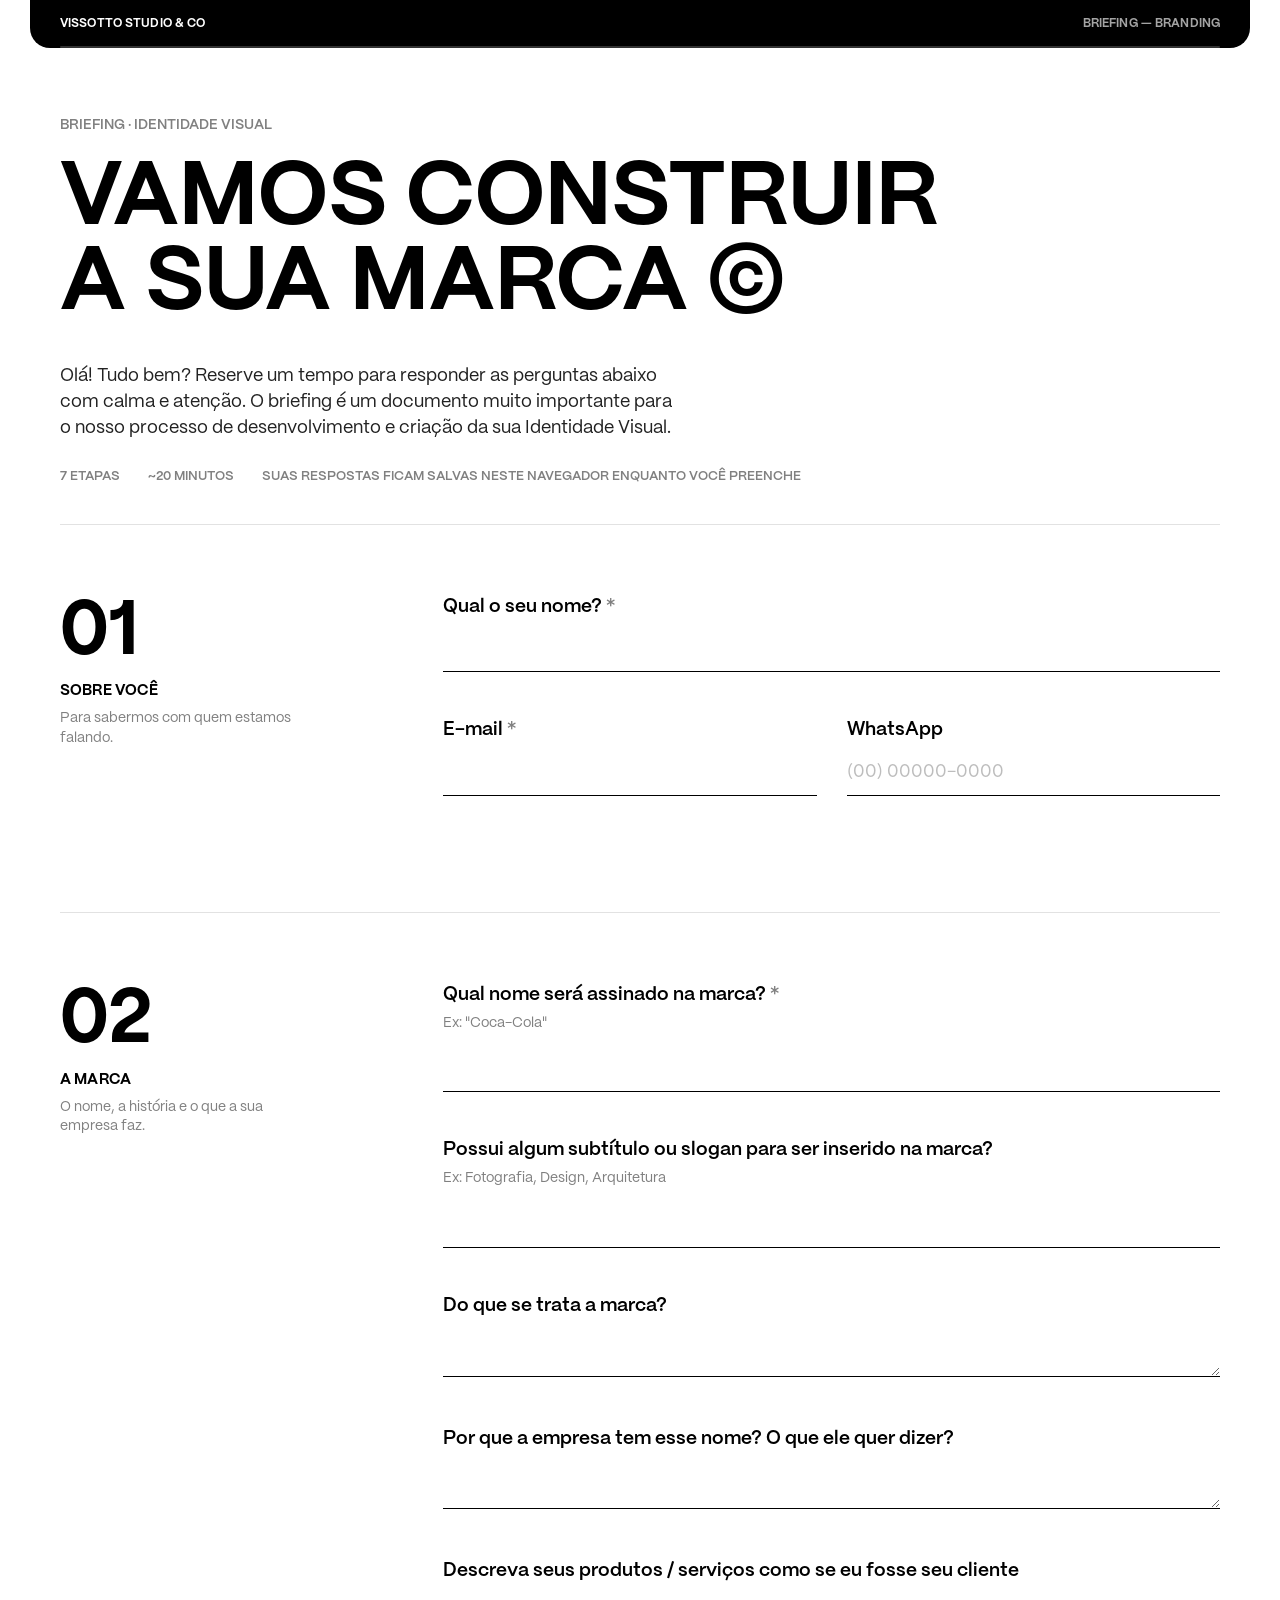
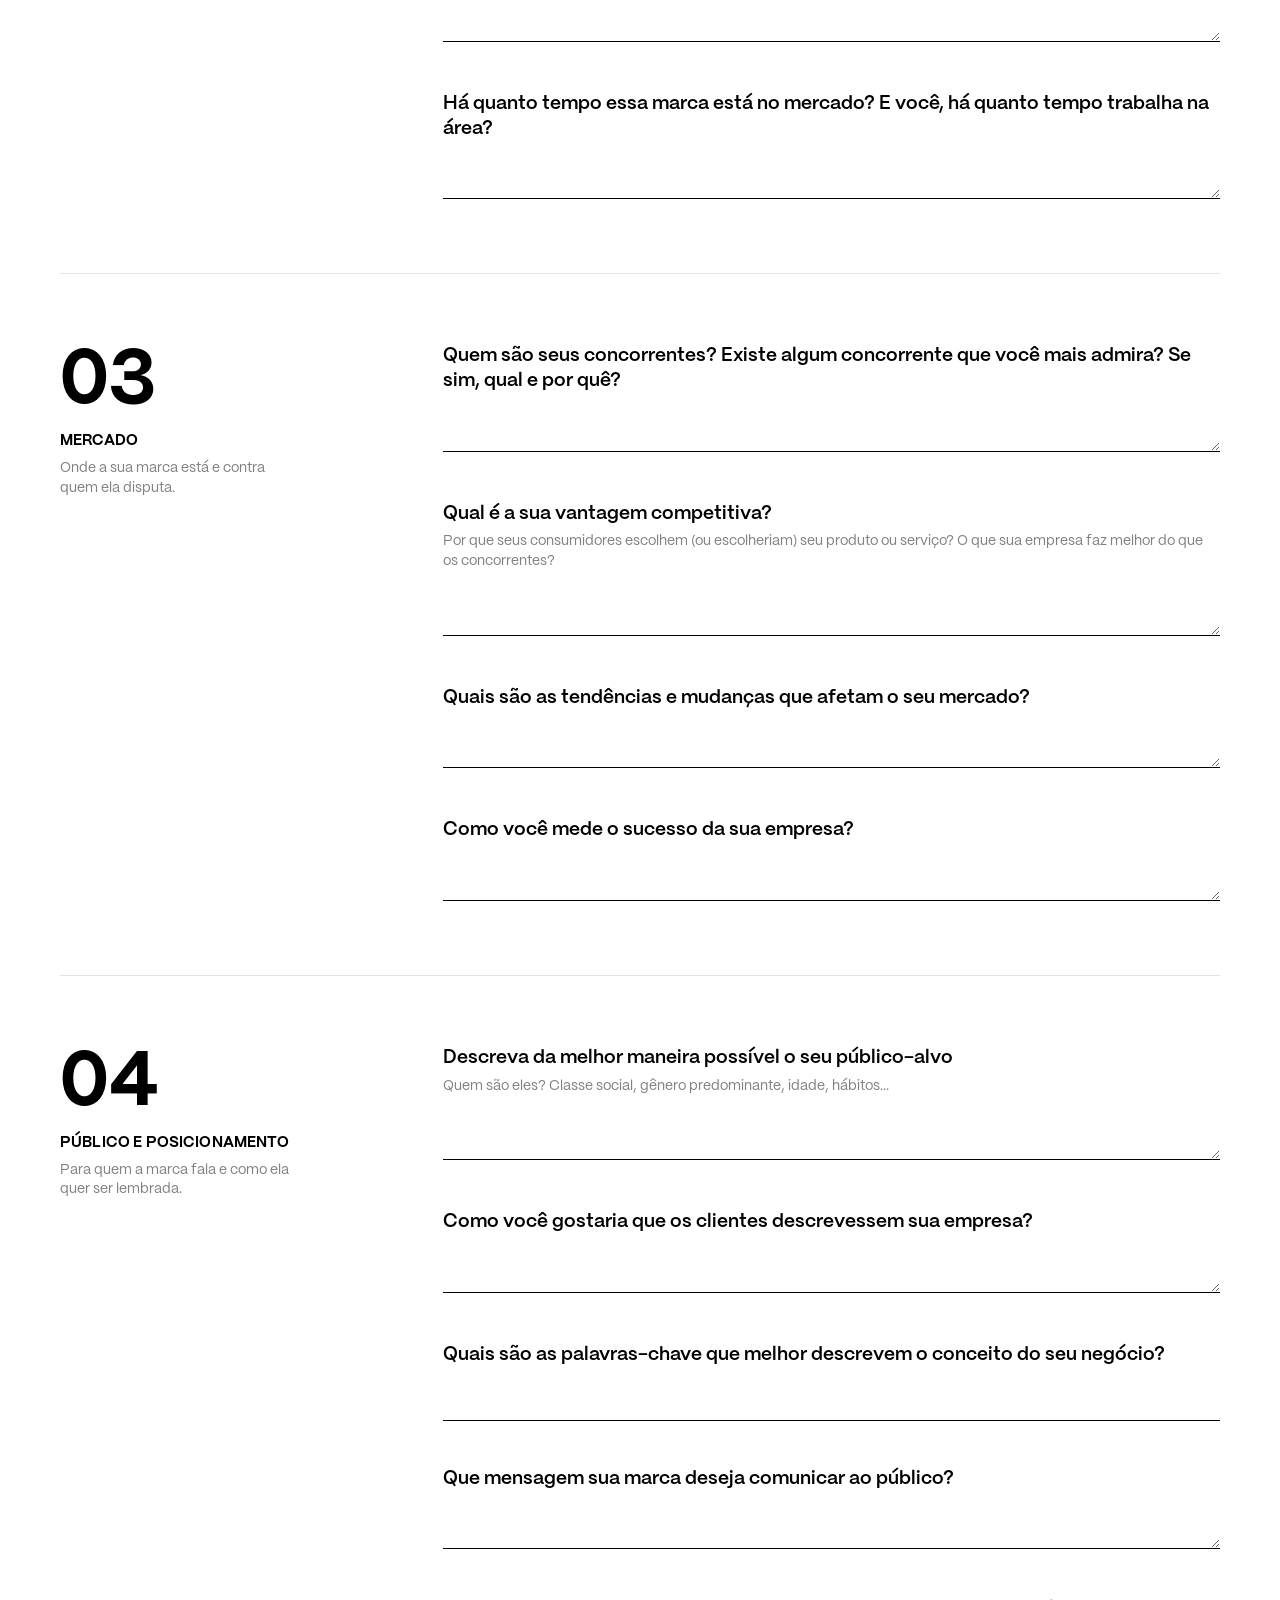
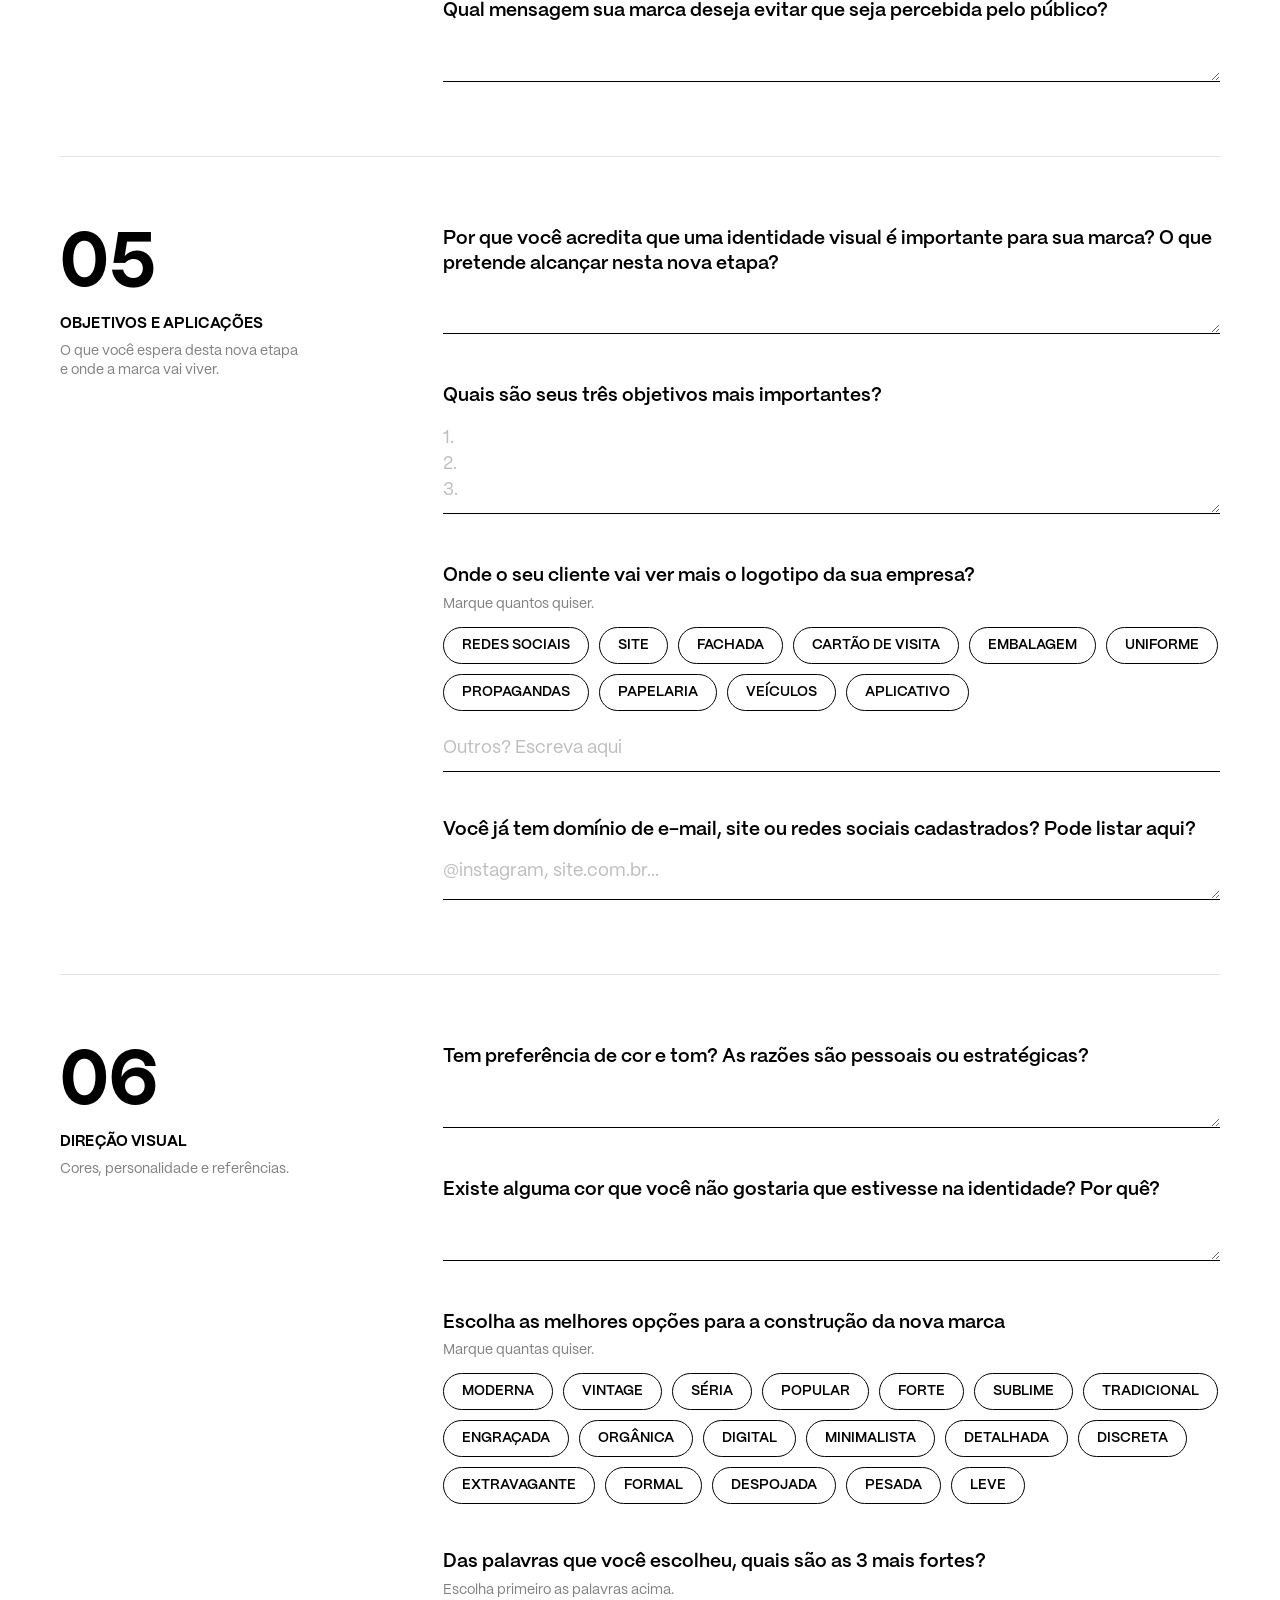
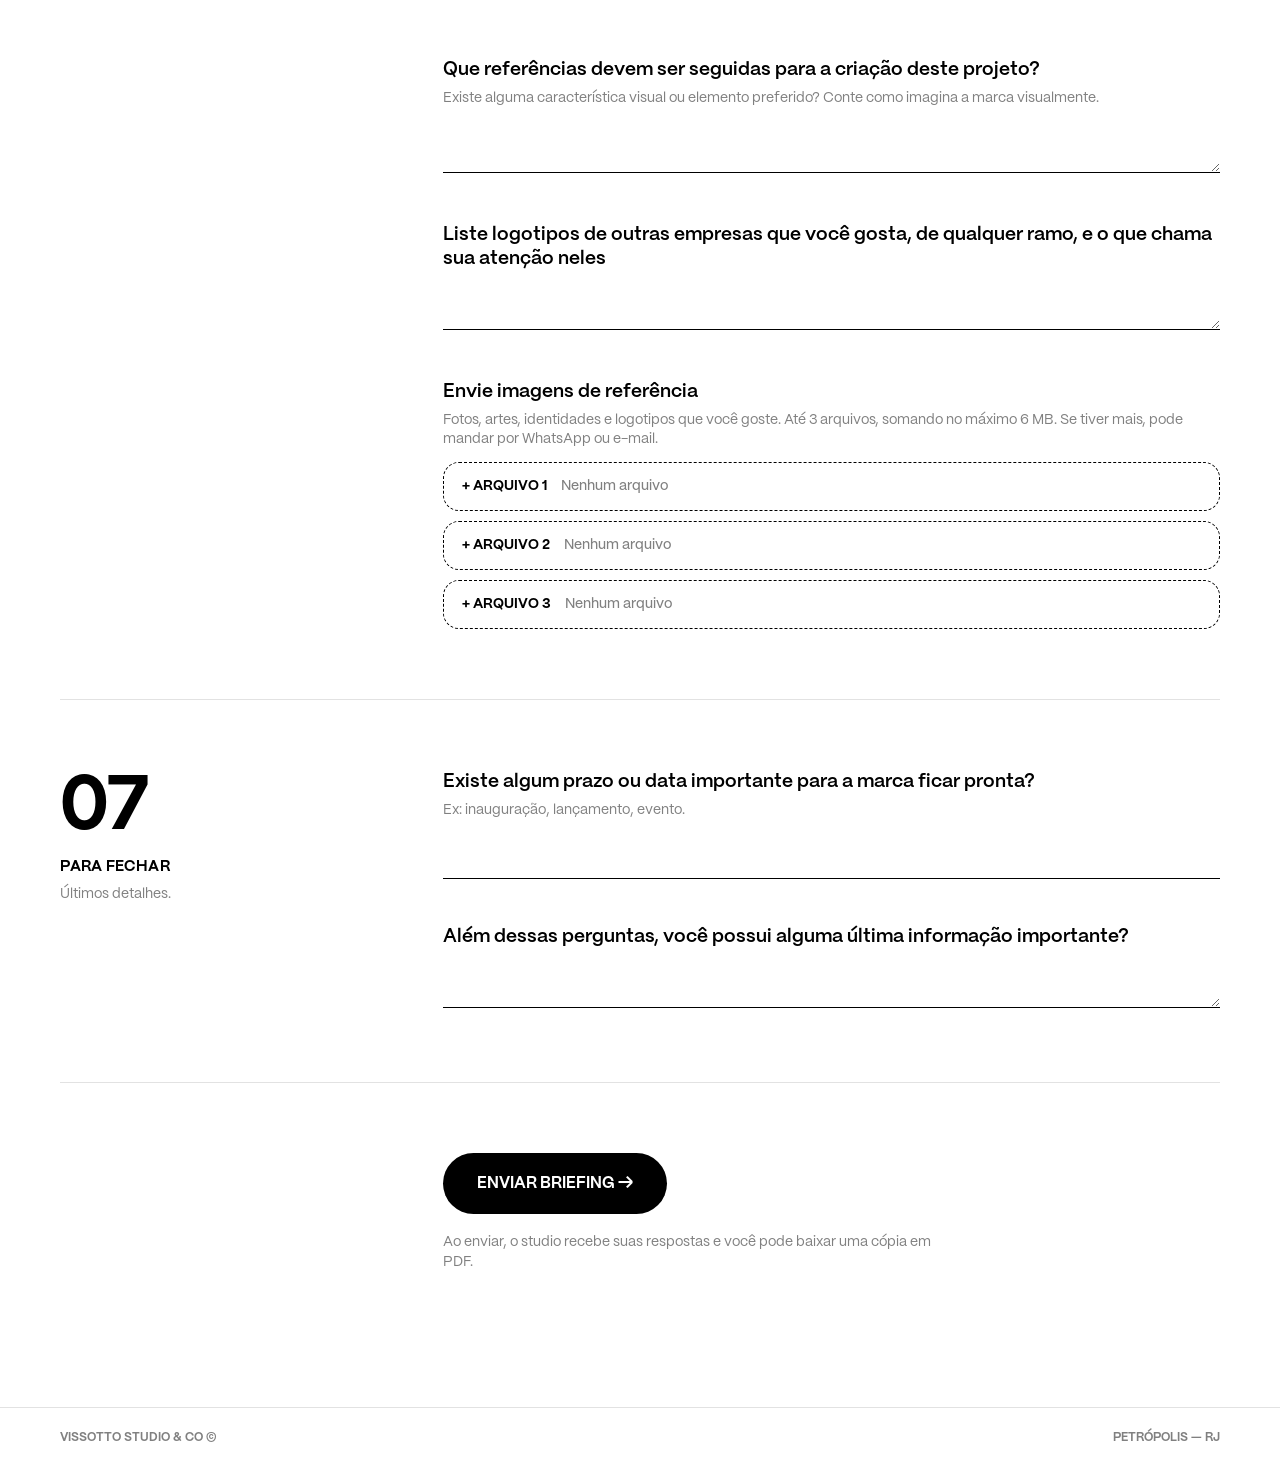
==== briefing/branding/index.html @ abe5d2ea "Briefing de branding protegido por senha Co-Authored-By: Claude Opus 5.5 <noreply@anthropic.com> Cla" ====
<!DOCTYPE html>
<html lang="pt-BR">
<head>
<meta charset="utf-8">
<meta name="viewport" content="width=device-width, initial-scale=1">
<meta name="robots" content="noindex, nofollow">
<title>Briefing de Branding — Vissotto Studio & Co</title>
<link rel="icon" href="/favicon.svg">
<link rel="stylesheet" href="/briefing/assets/briefing.css">
</head>
<body>

<header class="bar">
  <a href="/">VISSOTTO STUDIO &amp; CO</a>
  <span>BRIEFING — BRANDING</span>
  <div class="progress"><i id="progress"></i></div>
</header>

<div class="wrap">

  <div class="hero">
    <div class="kicker">Briefing · Identidade Visual</div>
    <h1>Vamos construir<br>a sua marca ©</h1>
    <p>Olá! Tudo bem? Reserve um tempo para responder as perguntas abaixo com calma e atenção. O briefing é um documento muito importante para o nosso processo de desenvolvimento e criação da sua Identidade Visual.</p>
    <div class="meta"><span>7 etapas</span><span>~20 minutos</span><span>Suas respostas ficam salvas neste navegador enquanto você preenche</span></div>
  </div>

  <form id="briefing" name="briefing-branding" method="POST" data-netlify="true" netlify-honeypot="empresa_site" enctype="multipart/form-data" novalidate>
    <input type="hidden" name="form-name" value="briefing-branding">
    <p hidden><label>Não preencha: <input name="empresa_site"></label></p>
    <input type="hidden" name="atributos">
    <input type="hidden" name="atributos_mais_fortes">
    <input type="hidden" name="pontos_de_contato">
    <input type="file" name="pdf_do_briefing" hidden>

    <!-- 01 -->
    <section class="step" data-title="Sobre você">
      <div class="step-head"><div class="num">01</div><h2>Sobre você</h2><p>Para sabermos com quem estamos falando.</p></div>
      <div>
        <div class="q" data-required>
          <label class="title" for="nome">Qual o seu nome? <span class="req">*</span></label>
          <input type="text" id="nome" name="nome" autocomplete="name">
          <div class="err">Preencha o seu nome.</div>
        </div>
        <div class="grid2">
          <div class="q" data-required data-type="email">
            <label class="title" for="email">E-mail <span class="req">*</span></label>
            <input type="email" id="email" name="email" autocomplete="email">
            <div class="err">Informe um e-mail válido.</div>
          </div>
          <div class="q">
            <label class="title" for="whatsapp">WhatsApp</label>
            <input type="tel" id="whatsapp" name="whatsapp" autocomplete="tel" placeholder="(00) 00000-0000">
          </div>
        </div>
      </div>
    </section>

    <!-- 02 -->
    <section class="step" data-title="A marca">
      <div class="step-head"><div class="num">02</div><h2>A marca</h2><p>O nome, a história e o que a sua empresa faz.</p></div>
      <div>
        <div class="q" data-required>
          <label class="title" for="nome_marca">Qual nome será assinado na marca? <span class="req">*</span></label>
          <span class="hint">Ex: "Coca-Cola"</span>
          <input type="text" id="nome_marca" name="nome_da_marca">
          <div class="err">Preencha o nome da marca.</div>
        </div>
        <div class="q">
          <label class="title" for="subtitulo">Possui algum subtítulo ou slogan para ser inserido na marca?</label>
          <span class="hint">Ex: Fotografia, Design, Arquitetura</span>
          <input type="text" id="subtitulo" name="subtitulo_ou_slogan">
        </div>
        <div class="q">
          <label class="title" for="sobre">Do que se trata a marca?</label>
          <textarea id="sobre" name="do_que_se_trata" rows="3"></textarea>
        </div>
        <div class="q">
          <label class="title" for="porque_nome">Por que a empresa tem esse nome? O que ele quer dizer?</label>
          <textarea id="porque_nome" name="significado_do_nome" rows="2"></textarea>
        </div>
        <div class="q">
          <label class="title" for="produtos">Descreva seus produtos / serviços como se eu fosse seu cliente</label>
          <textarea id="produtos" name="produtos_servicos" rows="3"></textarea>
        </div>
        <div class="q">
          <label class="title" for="tempo">Há quanto tempo essa marca está no mercado? E você, há quanto tempo trabalha na área?</label>
          <textarea id="tempo" name="tempo_de_mercado" rows="2"></textarea>
        </div>
      </div>
    </section>

    <!-- 03 -->
    <section class="step" data-title="Mercado">
      <div class="step-head"><div class="num">03</div><h2>Mercado</h2><p>Onde a sua marca está e contra quem ela disputa.</p></div>
      <div>
        <div class="q">
          <label class="title" for="concorrentes">Quem são seus concorrentes? Existe algum concorrente que você mais admira? Se sim, qual e por quê?</label>
          <textarea id="concorrentes" name="concorrentes" rows="3"></textarea>
        </div>
        <div class="q">
          <label class="title" for="vantagem">Qual é a sua vantagem competitiva?</label>
          <span class="hint">Por que seus consumidores escolhem (ou escolheriam) seu produto ou serviço? O que sua empresa faz melhor do que os concorrentes?</span>
          <textarea id="vantagem" name="vantagem_competitiva" rows="3"></textarea>
        </div>
        <div class="q">
          <label class="title" for="tendencias">Quais são as tendências e mudanças que afetam o seu mercado?</label>
          <textarea id="tendencias" name="tendencias_do_mercado" rows="2"></textarea>
        </div>
        <div class="q">
          <label class="title" for="sucesso">Como você mede o sucesso da sua empresa?</label>
          <textarea id="sucesso" name="medida_de_sucesso" rows="2"></textarea>
        </div>
      </div>
    </section>

    <!-- 04 -->
    <section class="step" data-title="Público e posicionamento">
      <div class="step-head"><div class="num">04</div><h2>Público e posicionamento</h2><p>Para quem a marca fala e como ela quer ser lembrada.</p></div>
      <div>
        <div class="q">
          <label class="title" for="publico">Descreva da melhor maneira possível o seu público-alvo</label>
          <span class="hint">Quem são eles? Classe social, gênero predominante, idade, hábitos...</span>
          <textarea id="publico" name="publico_alvo" rows="3"></textarea>
        </div>
        <div class="q">
          <label class="title" for="descricao_clientes">Como você gostaria que os clientes descrevessem sua empresa?</label>
          <textarea id="descricao_clientes" name="como_quer_ser_descrita" rows="2"></textarea>
        </div>
        <div class="q">
          <label class="title" for="palavras">Quais são as palavras-chave que melhor descrevem o conceito do seu negócio?</label>
          <input type="text" id="palavras" name="palavras_chave">
        </div>
        <div class="q">
          <label class="title" for="mensagem">Que mensagem sua marca deseja comunicar ao público?</label>
          <textarea id="mensagem" name="mensagem_a_comunicar" rows="2"></textarea>
        </div>
        <div class="q">
          <label class="title" for="evitar">Qual mensagem sua marca deseja evitar que seja percebida pelo público?</label>
          <textarea id="evitar" name="mensagem_a_evitar" rows="2"></textarea>
        </div>
      </div>
    </section>

    <!-- 05 -->
    <section class="step" data-title="Objetivos e aplicações">
      <div class="step-head"><div class="num">05</div><h2>Objetivos e aplicações</h2><p>O que você espera desta nova etapa e onde a marca vai viver.</p></div>
      <div>
        <div class="q">
          <label class="title" for="importancia">Por que você acredita que uma identidade visual é importante para sua marca? O que pretende alcançar nesta nova etapa?</label>
          <textarea id="importancia" name="por_que_identidade_visual" rows="3"></textarea>
        </div>
        <div class="q">
          <label class="title" for="objetivos">Quais são seus três objetivos mais importantes?</label>
          <textarea id="objetivos" name="tres_objetivos" rows="3" placeholder="1.&#10;2.&#10;3."></textarea>
        </div>
        <div class="q" data-collect="pontos_de_contato">
          <span class="title">Onde o seu cliente vai ver mais o logotipo da sua empresa?</span>
          <span class="hint">Marque quantos quiser.</span>
          <div class="chips">
            <label class="chip"><input type="checkbox" value="Redes sociais"><span>Redes sociais</span></label>
            <label class="chip"><input type="checkbox" value="Site"><span>Site</span></label>
            <label class="chip"><input type="checkbox" value="Fachada"><span>Fachada</span></label>
            <label class="chip"><input type="checkbox" value="Cartão de visita"><span>Cartão de visita</span></label>
            <label class="chip"><input type="checkbox" value="Embalagem"><span>Embalagem</span></label>
            <label class="chip"><input type="checkbox" value="Uniforme"><span>Uniforme</span></label>
            <label class="chip"><input type="checkbox" value="Propagandas"><span>Propagandas</span></label>
            <label class="chip"><input type="checkbox" value="Papelaria"><span>Papelaria</span></label>
            <label class="chip"><input type="checkbox" value="Veículos"><span>Veículos</span></label>
            <label class="chip"><input type="checkbox" value="Aplicativo"><span>Aplicativo</span></label>
          </div>
          <input type="text" name="pontos_de_contato_outros" placeholder="Outros? Escreva aqui" style="margin-top:14px">
        </div>
        <div class="q">
          <label class="title" for="canais">Você já tem domínio de e-mail, site ou redes sociais cadastrados? Pode listar aqui?</label>
          <textarea id="canais" name="dominio_site_redes" rows="2" placeholder="@instagram, site.com.br..."></textarea>
        </div>
      </div>
    </section>

    <!-- 06 -->
    <section class="step" data-title="Direção visual">
      <div class="step-head"><div class="num">06</div><h2>Direção visual</h2><p>Cores, personalidade e referências.</p></div>
      <div>
        <div class="q">
          <label class="title" for="cores">Tem preferência de cor e tom? As razões são pessoais ou estratégicas?</label>
          <textarea id="cores" name="cores_preferidas" rows="2"></textarea>
        </div>
        <div class="q">
          <label class="title" for="cores_evitar">Existe alguma cor que você não gostaria que estivesse na identidade? Por quê?</label>
          <textarea id="cores_evitar" name="cores_a_evitar" rows="2"></textarea>
        </div>
        <div class="q" data-collect="atributos" id="q-atributos">
          <span class="title">Escolha as melhores opções para a construção da nova marca</span>
          <span class="hint">Marque quantas quiser.</span>
          <div class="chips" id="atributos">
            <label class="chip"><input type="checkbox" value="Moderna"><span>Moderna</span></label>
            <label class="chip"><input type="checkbox" value="Vintage"><span>Vintage</span></label>
            <label class="chip"><input type="checkbox" value="Séria"><span>Séria</span></label>
            <label class="chip"><input type="checkbox" value="Popular"><span>Popular</span></label>
            <label class="chip"><input type="checkbox" value="Forte"><span>Forte</span></label>
            <label class="chip"><input type="checkbox" value="Sublime"><span>Sublime</span></label>
            <label class="chip"><input type="checkbox" value="Tradicional"><span>Tradicional</span></label>
            <label class="chip"><input type="checkbox" value="Engraçada"><span>Engraçada</span></label>
            <label class="chip"><input type="checkbox" value="Orgânica"><span>Orgânica</span></label>
            <label class="chip"><input type="checkbox" value="Digital"><span>Digital</span></label>
            <label class="chip"><input type="checkbox" value="Minimalista"><span>Minimalista</span></label>
            <label class="chip"><input type="checkbox" value="Detalhada"><span>Detalhada</span></label>
            <label class="chip"><input type="checkbox" value="Discreta"><span>Discreta</span></label>
            <label class="chip"><input type="checkbox" value="Extravagante"><span>Extravagante</span></label>
            <label class="chip"><input type="checkbox" value="Formal"><span>Formal</span></label>
            <label class="chip"><input type="checkbox" value="Despojada"><span>Despojada</span></label>
            <label class="chip"><input type="checkbox" value="Pesada"><span>Pesada</span></label>
            <label class="chip"><input type="checkbox" value="Leve"><span>Leve</span></label>
          </div>
        </div>
        <div class="q" data-collect="atributos_mais_fortes" id="q-fortes">
          <span class="title">Das palavras que você escolheu, quais são as 3 mais fortes?</span>
          <span class="hint" id="fortes-hint">Escolha primeiro as palavras acima.</span>
          <div class="chips" id="fortes"></div>
          <div class="counter" id="fortes-count"></div>
        </div>
        <div class="q">
          <label class="title" for="referencias">Que referências devem ser seguidas para a criação deste projeto?</label>
          <span class="hint">Existe alguma característica visual ou elemento preferido? Conte como imagina a marca visualmente.</span>
          <textarea id="referencias" name="referencias_visuais" rows="3"></textarea>
        </div>
        <div class="q">
          <label class="title" for="logos">Liste logotipos de outras empresas que você gosta, de qualquer ramo, e o que chama sua atenção neles</label>
          <textarea id="logos" name="logotipos_que_gosta" rows="3"></textarea>
        </div>
        <div class="q">
          <span class="title">Envie imagens de referência</span>
          <span class="hint">Fotos, artes, identidades e logotipos que você goste. Até 3 arquivos, somando no máximo 6 MB. Se tiver mais, pode mandar por WhatsApp ou e-mail.</span>
          <div class="files">
            <label class="file"><input type="file" name="referencia_1" accept="image/*,.pdf"><b>+ ARQUIVO 1</b><span class="name">Nenhum arquivo</span></label>
            <label class="file"><input type="file" name="referencia_2" accept="image/*,.pdf"><b>+ ARQUIVO 2</b><span class="name">Nenhum arquivo</span></label>
            <label class="file"><input type="file" name="referencia_3" accept="image/*,.pdf"><b>+ ARQUIVO 3</b><span class="name">Nenhum arquivo</span></label>
          </div>
          <div class="err" id="files-err">Os arquivos passam de 6 MB. Remova algum ou envie por WhatsApp.</div>
        </div>
      </div>
    </section>

    <!-- 07 -->
    <section class="step" data-title="Para fechar">
      <div class="step-head"><div class="num">07</div><h2>Para fechar</h2><p>Últimos detalhes.</p></div>
      <div>
        <div class="q">
          <label class="title" for="prazo">Existe algum prazo ou data importante para a marca ficar pronta?</label>
          <span class="hint">Ex: inauguração, lançamento, evento.</span>
          <input type="text" id="prazo" name="prazo">
        </div>
        <div class="q">
          <label class="title" for="final">Além dessas perguntas, você possui alguma última informação importante?</label>
          <textarea id="final" name="informacoes_finais" rows="3"></textarea>
        </div>
      </div>
    </section>

    <div class="submit-area">
      <div></div>
      <div>
        <button type="submit" class="btn" id="send">Enviar briefing →</button>
        <p class="note">Ao enviar, o studio recebe suas respostas e você pode baixar uma cópia em PDF.</p>
        <p class="form-error" id="form-error" hidden></p>
      </div>
    </div>
  </form>

  <div class="thanks">
    <h1>OBRIGADO ©</h1>
    <p>Recebemos o seu briefing. Vamos estudar tudo com calma e entramos em contato em breve com os próximos passos.</p>
    <a class="btn ghost" id="download-pdf" download>Baixar minhas respostas em PDF ↓</a>
  </div>

</div>

<footer class="foot"><span>VISSOTTO STUDIO &amp; CO ©</span><span>PETRÓPOLIS — RJ</span></footer>
<div class="saved" id="saved">RASCUNHO SALVO</div>

<script src="/briefing/assets/pdf.js"></script>
<script src="/briefing/assets/briefing.js"></script>
</body>
</html>
---- briefing/assets/briefing.css ----
@font-face{font-family:PPMori;src:url(/assets/fonts/ppmori/PPMori-Regular.otf);font-weight:400}
@font-face{font-family:PPMori;src:url(/assets/fonts/ppmori/PPMori-Medium.otf);font-weight:500}
@font-face{font-family:PPMori;src:url(/assets/fonts/ppmori/PPMori-SemiBold.otf);font-weight:600}
@font-face{font-family:PPMori;src:url(/assets/fonts/ppmori/PPMori-Bold.otf);font-weight:700}

:root{--font:"PPMori",sans-serif;--bg:#fff;--text:#000;--gray:#808080;--lgray:#A4A4A4;--line:#E2E2E2;--gutter:30px;font-size:17px}
@media (max-width:991px){:root{--gutter:20px;font-size:15px}}
*{box-sizing:border-box}
html{scroll-behavior:smooth}
body{margin:0;background:var(--bg);color:var(--text);font-family:var(--font);-webkit-font-smoothing:antialiased}
a{color:inherit;text-decoration:none}
button,input,textarea,select{font-family:inherit;font-size:inherit;color:inherit}
::selection{background:#000;color:#fff}

/* Barra superior, igual ao site */
.bar{position:sticky;top:0;z-index:10;display:flex;justify-content:space-between;align-items:center;gap:var(--gutter);
  background:#000;color:#fff;font-size:12px;font-weight:700;letter-spacing:.01em;padding:18px var(--gutter);
  margin:0 var(--gutter);border-radius:0 0 20px 20px}
.bar span{color:var(--lgray)}
.progress{position:absolute;left:var(--gutter);right:var(--gutter);bottom:0;height:2px;background:#333;border-radius:2px;overflow:hidden}
.progress i{display:block;height:100%;width:0;background:#fff;transition:width .4s ease}

/* Senha */
.gate-main{padding:calc(var(--gutter)*2) calc(var(--gutter)*2);max-width:1100px}
.gate h1{font-size:clamp(34px,6vw,72px);line-height:1;font-weight:700;margin:40px 0 60px}
.gate-form label{display:block;color:var(--gray);font-weight:600;margin-bottom:14px}
.gate-row{display:flex;gap:16px;align-items:flex-end;max-width:640px}
.gate-row input{flex:1;border:0;border-bottom:2px solid #000;padding:10px 0;font-size:22px;outline:none;background:none}
.gate-row button{background:#000;color:#fff;border:0;border-radius:40px;padding:14px 24px;font-weight:700;cursor:pointer;white-space:nowrap}
.gate-error{color:#C8102E;font-weight:600;margin-top:16px}

/* Formulário */
.wrap{padding:0 calc(var(--gutter)*2);max-width:1400px;margin:0 auto}
.hero{padding:70px 0 40px;border-bottom:1px solid var(--line)}
.hero .kicker{color:var(--gray);font-weight:600;font-size:14px;margin-bottom:24px;text-transform:uppercase}
.hero h1{font-size:clamp(38px,7vw,96px);line-height:.95;font-weight:700;margin:0 0 36px;text-transform:uppercase}
.hero p{max-width:620px;font-size:18px;line-height:1.45;color:#222;margin:0}
.hero .meta{display:flex;gap:28px;flex-wrap:wrap;margin-top:28px;font-size:13px;font-weight:600;color:var(--gray);text-transform:uppercase}

section.step{display:grid;grid-template-columns:minmax(200px,1fr) 2.2fr;gap:var(--gutter);padding:70px 0;border-bottom:1px solid var(--line)}
@media (max-width:860px){section.step{grid-template-columns:1fr;padding:50px 0;gap:10px}}
.step-head{position:sticky;top:90px;align-self:start}
@media (max-width:860px){.step-head{position:static}}
.step-head .num{font-size:clamp(48px,6vw,88px);font-weight:700;line-height:1}
.step-head h2{font-size:15px;font-weight:700;text-transform:uppercase;margin:12px 0 0;letter-spacing:.01em}
.step-head p{color:var(--gray);font-size:14px;line-height:1.4;margin:10px 0 0;max-width:240px}

.q{margin-bottom:46px}
.q:last-child{margin-bottom:0}
.q label.title,.q .title{display:block;font-size:19px;font-weight:600;line-height:1.3;margin-bottom:6px}
.q .hint{display:block;color:var(--gray);font-size:14px;line-height:1.4;margin-bottom:12px}
.q .req{color:var(--gray);font-weight:500}
.q input[type=text],.q input[type=email],.q input[type=tel],.q input[type=url],.q textarea{
  width:100%;border:0;border-bottom:1.5px solid #000;background:transparent;padding:10px 0;font-size:18px;line-height:1.45;outline:none;border-radius:0;transition:border-color .2s}
.q textarea{resize:vertical;min-height:52px;field-sizing:content}
.q input:focus,.q textarea:focus{border-bottom-color:var(--gray)}
.q input::placeholder,.q textarea::placeholder{color:#BDBDBD}
.q.invalid input,.q.invalid textarea{border-bottom-color:#C8102E}
.q .err{display:none;color:#C8102E;font-size:13px;font-weight:600;margin-top:8px}
.q.invalid .err{display:block}
.grid2{display:grid;grid-template-columns:1fr 1fr;gap:0 var(--gutter)}
@media (max-width:640px){.grid2{grid-template-columns:1fr}}

/* Chips */
.chips{display:flex;flex-wrap:wrap;gap:10px;margin-top:8px}
.chip{position:relative}
.chip input{position:absolute;opacity:0;pointer-events:none}
.chip span{display:inline-block;border:1.5px solid #000;border-radius:40px;padding:10px 18px;font-size:14px;font-weight:600;text-transform:uppercase;cursor:pointer;user-select:none;transition:.15s}
.chip span:hover{background:#F2F2F2}
.chip input:checked+span{background:#000;color:#fff}
.chip input:focus-visible+span{outline:2px solid #000;outline-offset:3px}
.chip input:disabled+span{opacity:.3;cursor:not-allowed}
.counter{font-size:13px;color:var(--gray);font-weight:600;margin-top:12px}

/* Pares de atributos */
.pairs{display:grid;grid-template-columns:1fr 1fr;gap:10px 24px;margin-top:10px}
@media (max-width:640px){.pairs{grid-template-columns:1fr}}

/* Upload */
.files{display:grid;gap:10px;margin-top:8px}
.file{display:flex;align-items:center;gap:14px;border:1.5px dashed #000;border-radius:16px;padding:16px 18px;cursor:pointer;font-weight:600;font-size:14px}
.file:hover{background:#F7F7F7}
.file input{display:none}
.file .name{color:var(--gray);font-weight:500;overflow:hidden;text-overflow:ellipsis;white-space:nowrap}
.file.has .name{color:#000}

/* Envio */
.submit-area{padding:70px 0 120px;display:grid;grid-template-columns:minmax(200px,1fr) 2.2fr;gap:var(--gutter)}
@media (max-width:860px){.submit-area{grid-template-columns:1fr}}
.btn{display:inline-flex;align-items:center;gap:12px;background:#000;color:#fff;border:0;border-radius:60px;padding:22px 34px;font-weight:700;font-size:16px;cursor:pointer;text-transform:uppercase;transition:opacity .2s}
.btn:hover{opacity:.85}
.btn[disabled]{opacity:.5;cursor:wait}
.btn.ghost{background:transparent;color:#000;border:1.5px solid #000}
.note{color:var(--gray);font-size:14px;line-height:1.45;margin-top:18px;max-width:520px}
.form-error{color:#C8102E;font-weight:600;margin-top:16px}
.saved{position:fixed;right:var(--gutter);bottom:var(--gutter);background:#000;color:#fff;font-size:12px;font-weight:700;padding:10px 16px;border-radius:30px;opacity:0;transition:opacity .3s;pointer-events:none}
.saved.show{opacity:1}

/* Obrigado */
.thanks{display:none;padding:100px 0 140px}
.thanks h1{font-size:clamp(44px,9vw,130px);line-height:.92;font-weight:700;margin:0 0 40px}
.thanks p{font-size:18px;line-height:1.45;max-width:560px;margin:0 0 36px}
.done .thanks{display:block}
.done form,.done .hero{display:none}

/* Índice */
.cards{display:grid;grid-template-columns:1fr 1fr;gap:var(--gutter);padding:50px 0 120px}
@media (max-width:760px){.cards{grid-template-columns:1fr}}
.card{display:flex;flex-direction:column;justify-content:space-between;min-height:340px;background:#000;color:#fff;border-radius:20px;padding:var(--gutter);transition:transform .25s}
.card:hover{transform:translateY(-4px)}
.card .n{font-size:14px;font-weight:700;color:var(--lgray)}
.card h2{font-size:clamp(40px,5vw,72px);font-weight:700;margin:0;line-height:1}
.card p{color:var(--lgray);margin:12px 0 0;font-size:15px;line-height:1.4}
.card.soon{background:#F2F2F2;color:#000;pointer-events:none}
.card.soon .n,.card.soon p{color:var(--gray)}

footer.foot{display:flex;justify-content:space-between;gap:var(--gutter);padding:24px calc(var(--gutter)*2) 40px;font-size:12px;font-weight:700;color:var(--gray);border-top:1px solid var(--line)}
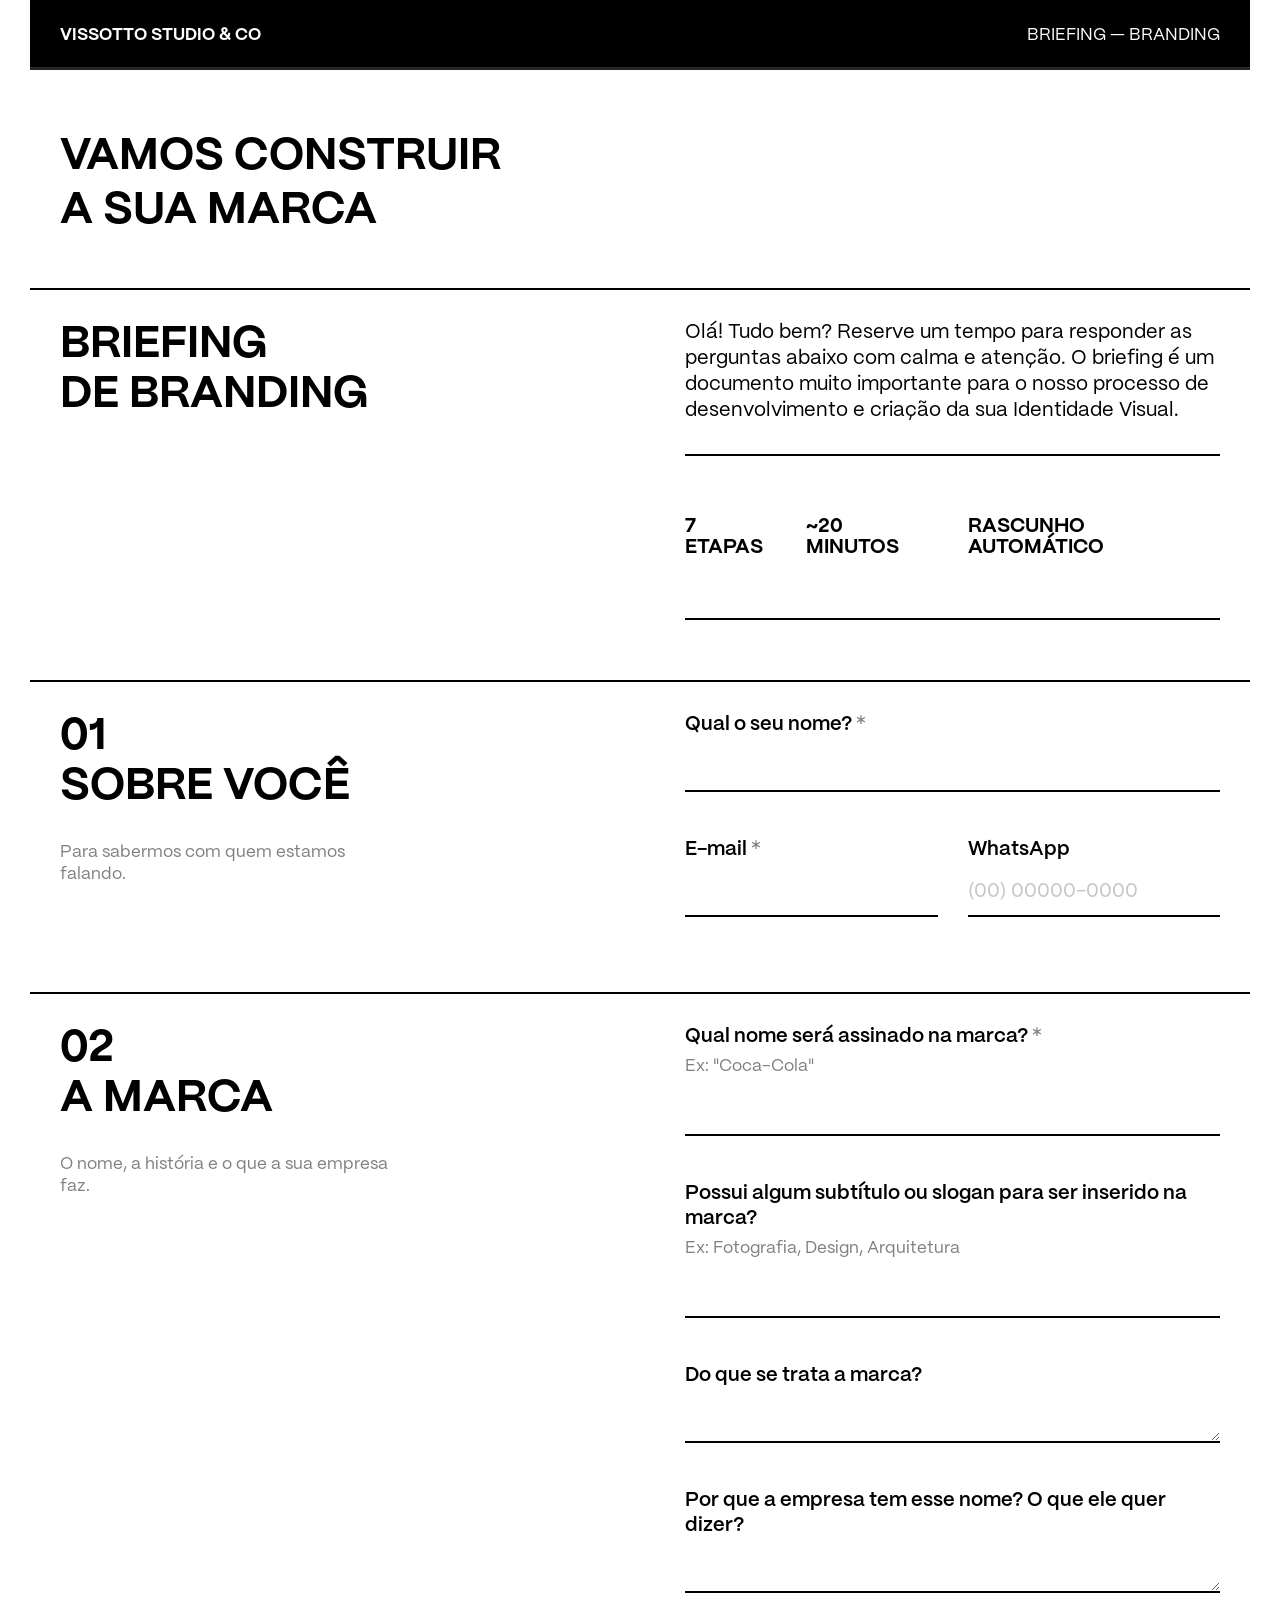
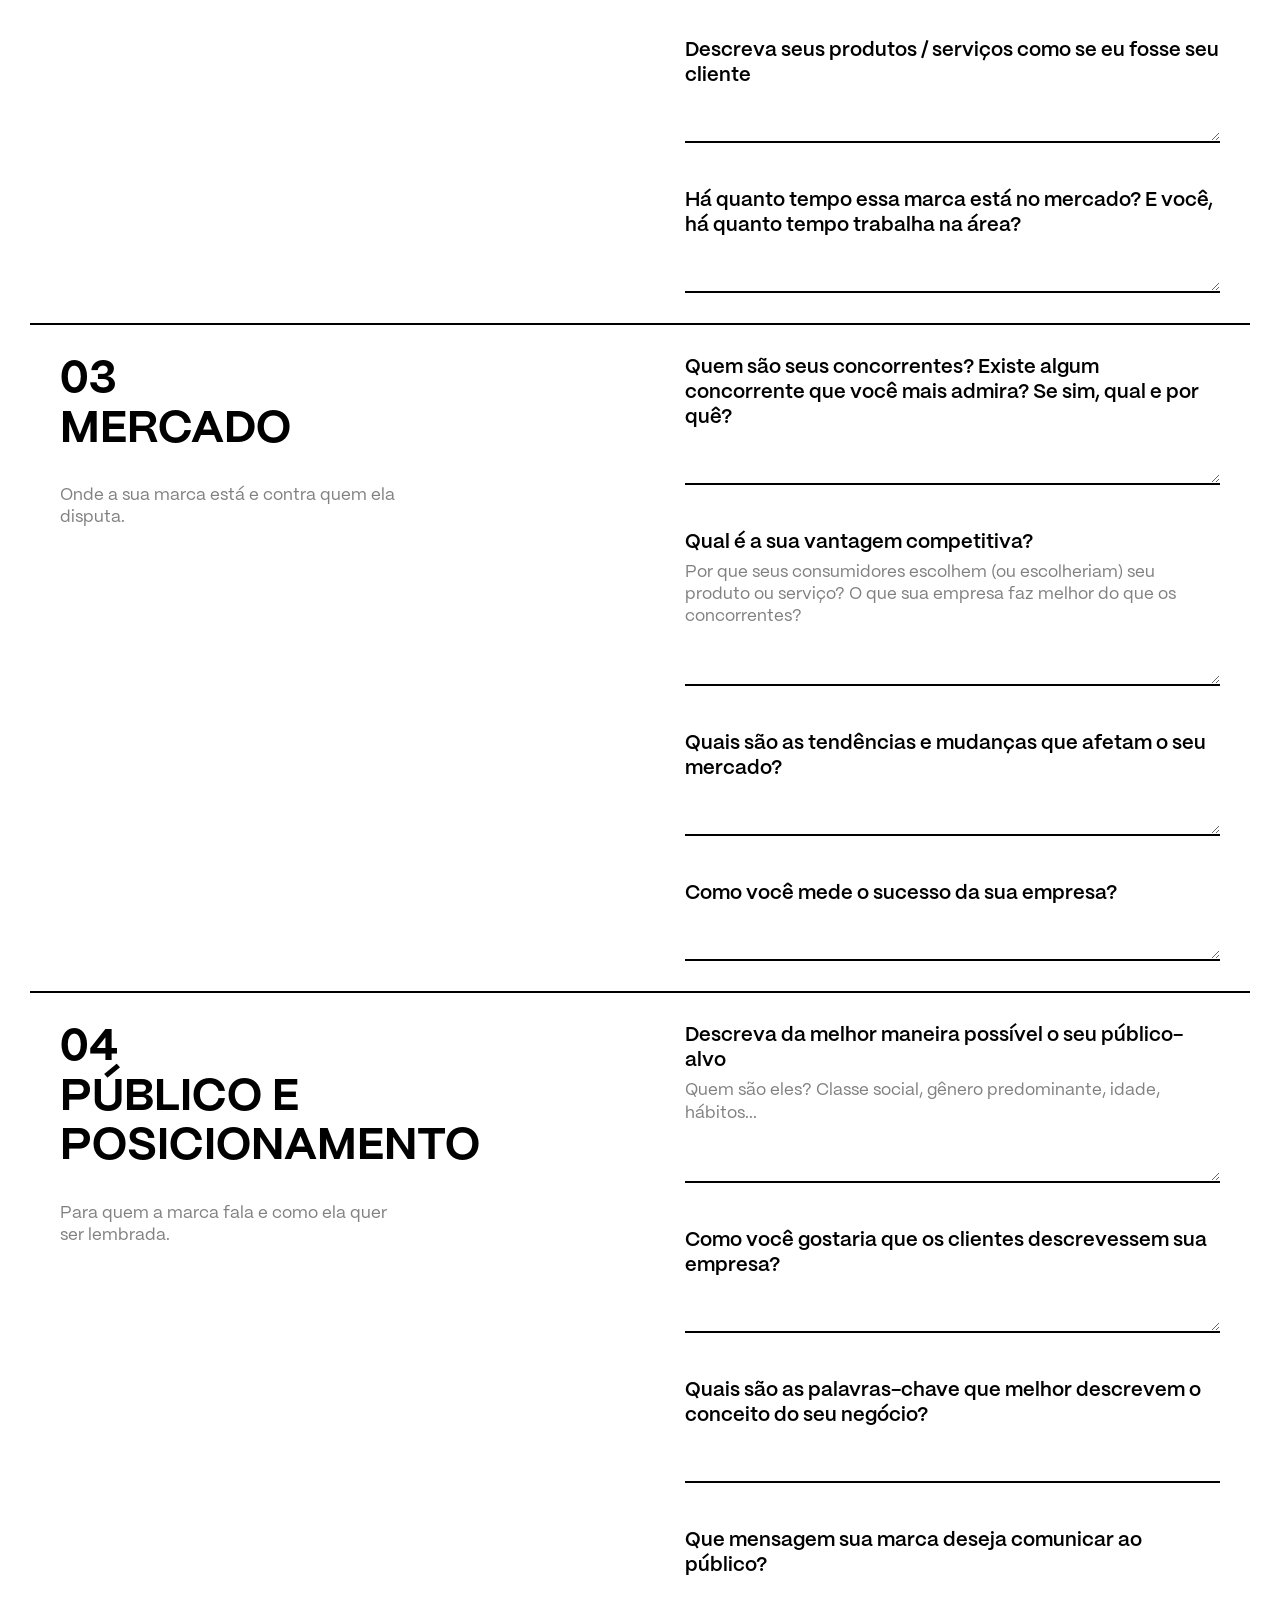
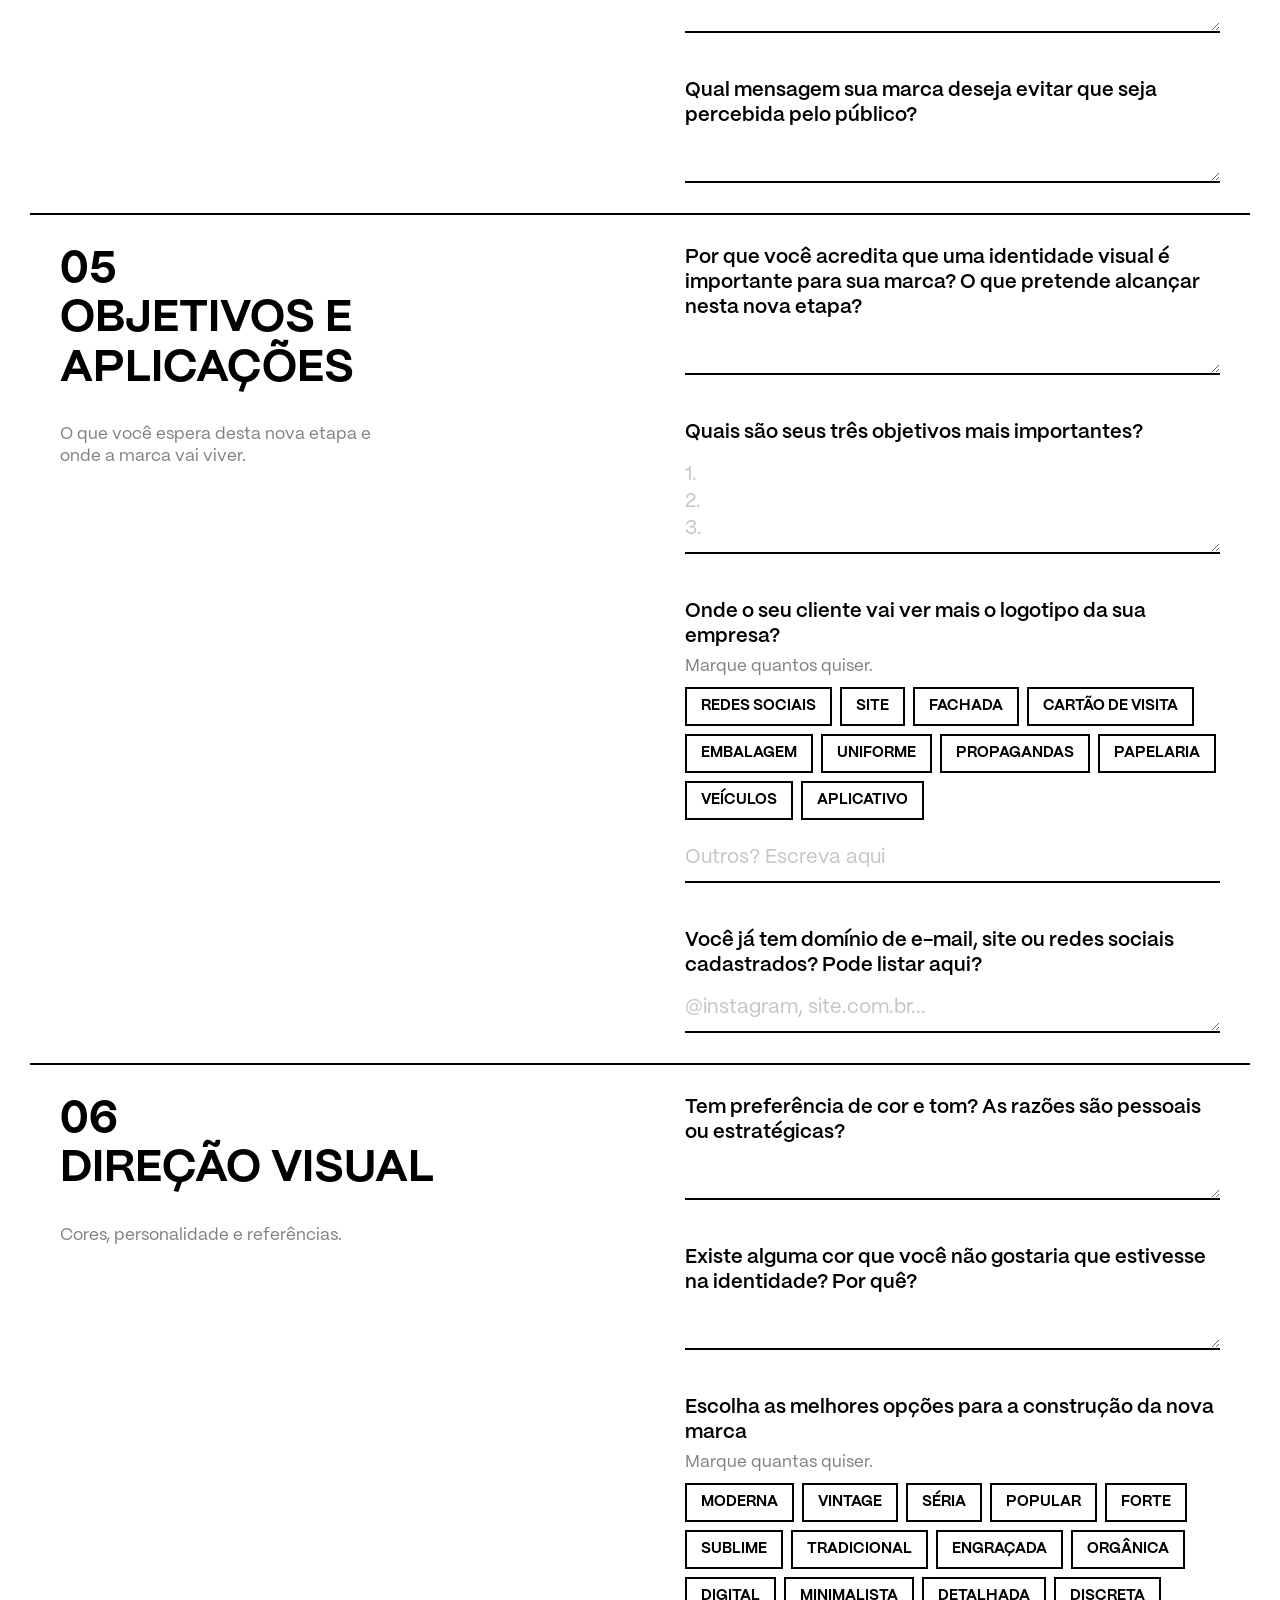
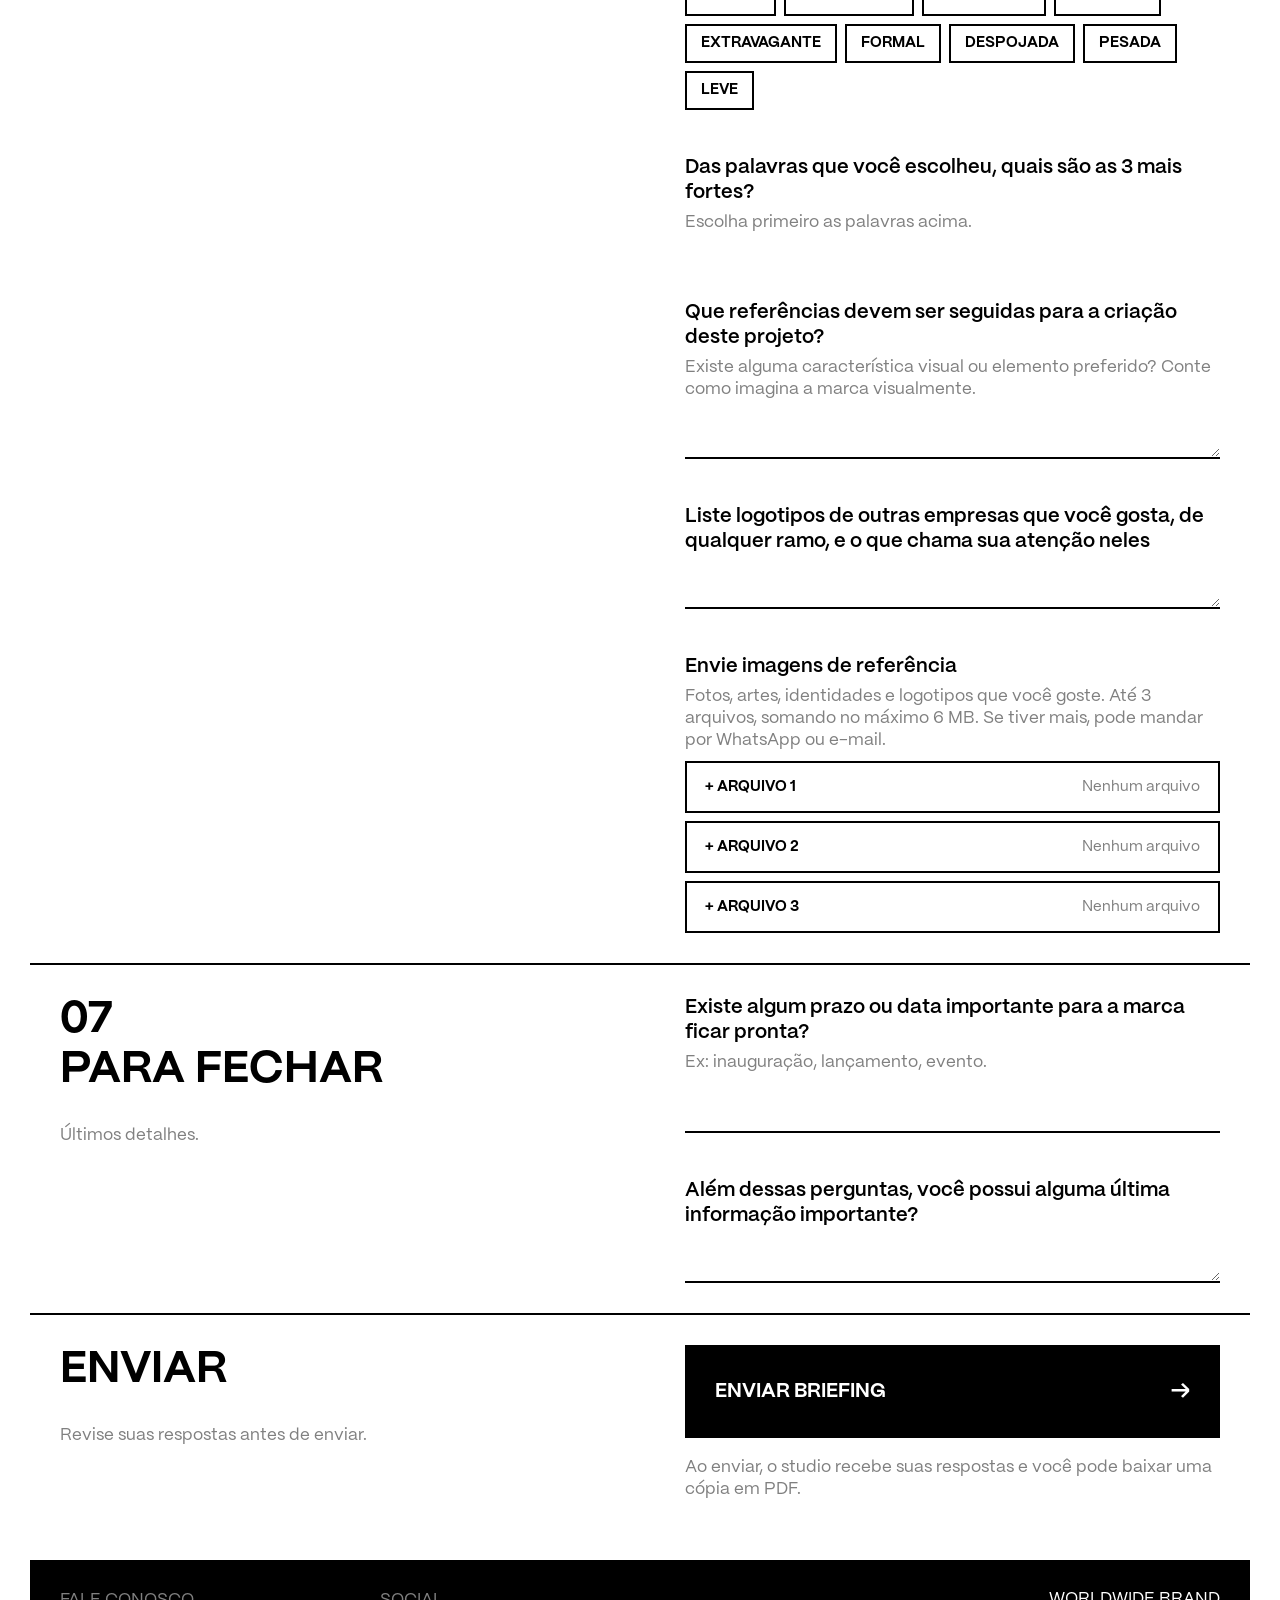
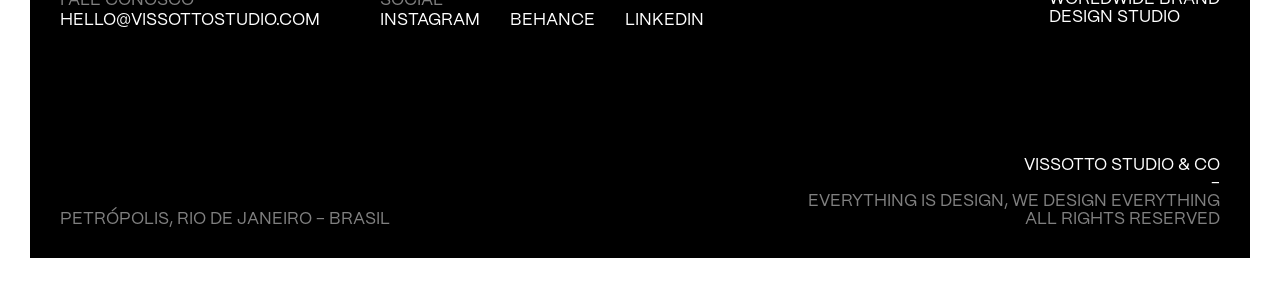
==== commit 2d4c1fa7: "Briefing no layout do site: gutter, tipografia, blocos retos, footer Co-Authored-By: Claude Opus 5.5" ====
--- a/briefing/branding/index.html
+++ b/briefing/branding/index.html
@@ -10,19 +10,27 @@
 </head>
 <body>
 
-<header class="bar">
-  <a href="/">VISSOTTO STUDIO &amp; CO</a>
-  <span>BRIEFING — BRANDING</span>
-  <div class="progress"><i id="progress"></i></div>
+<header class="site gutter max-container">
+  <div class="content gutter">
+    <div class="logo"><a href="/">VISSOTTO STUDIO &amp; CO</a></div>
+    <div class="right">BRIEFING — BRANDING</div>
+    <div class="progress"><i id="progress"></i></div>
+  </div>
 </header>
 
-<div class="wrap">
-
-  <div class="hero">
-    <div class="kicker">Briefing · Identidade Visual</div>
-    <h1>Vamos construir<br>a sua marca ©</h1>
-    <p>Olá! Tudo bem? Reserve um tempo para responder as perguntas abaixo com calma e atenção. O briefing é um documento muito importante para o nosso processo de desenvolvimento e criação da sua Identidade Visual.</p>
-    <div class="meta"><span>7 etapas</span><span>~20 minutos</span><span>Suas respostas ficam salvas neste navegador enquanto você preenche</span></div>
+<main class="gutter max-container">
+
+  <div class="intro">
+  <section class="insert1 gutter">
+    <h1>VAMOS CONSTRUIR<br>A SUA MARCA</h1>
+  </section>
+  <section class="infocard intro-card">
+    <div class="left"><h2>BRIEFING<br>DE BRANDING</h2></div>
+    <div class="right">
+      <p class="lead">Olá! Tudo bem? Reserve um tempo para responder as perguntas abaixo com calma e atenção. O briefing é um documento muito importante para o nosso processo de desenvolvimento e criação da sua Identidade Visual.</p>
+      <div class="middle"><span>7 ETAPAS</span><span>~20 MINUTOS</span><span>RASCUNHO AUTOMÁTICO</span></div>
+    </div>
+  </section>
   </div>
 
   <form id="briefing" name="briefing-branding" method="POST" data-netlify="true" netlify-honeypot="empresa_site" enctype="multipart/form-data" novalidate>
@@ -34,9 +42,9 @@
     <input type="file" name="pdf_do_briefing" hidden>
 
     <!-- 01 -->
-    <section class="step" data-title="Sobre você">
-      <div class="step-head"><div class="num">01</div><h2>Sobre você</h2><p>Para sabermos com quem estamos falando.</p></div>
-      <div>
+    <section class="step infocard" data-title="Sobre você">
+      <div class="left"><div class="sticky"><h2>01<br>SOBRE VOCÊ</h2><p class="desc">Para sabermos com quem estamos falando.</p></div></div>
+      <div class="right">
         <div class="q" data-required>
           <label class="title" for="nome">Qual o seu nome? <span class="req">*</span></label>
           <input type="text" id="nome" name="nome" autocomplete="name">
@@ -57,9 +65,9 @@
     </section>
 
     <!-- 02 -->
-    <section class="step" data-title="A marca">
-      <div class="step-head"><div class="num">02</div><h2>A marca</h2><p>O nome, a história e o que a sua empresa faz.</p></div>
-      <div>
+    <section class="step infocard" data-title="A marca">
+      <div class="left"><div class="sticky"><h2>02<br>A MARCA</h2><p class="desc">O nome, a história e o que a sua empresa faz.</p></div></div>
+      <div class="right">
         <div class="q" data-required>
           <label class="title" for="nome_marca">Qual nome será assinado na marca? <span class="req">*</span></label>
           <span class="hint">Ex: "Coca-Cola"</span>
@@ -91,9 +99,9 @@
     </section>
 
     <!-- 03 -->
-    <section class="step" data-title="Mercado">
-      <div class="step-head"><div class="num">03</div><h2>Mercado</h2><p>Onde a sua marca está e contra quem ela disputa.</p></div>
-      <div>
+    <section class="step infocard" data-title="Mercado">
+      <div class="left"><div class="sticky"><h2>03<br>MERCADO</h2><p class="desc">Onde a sua marca está e contra quem ela disputa.</p></div></div>
+      <div class="right">
         <div class="q">
           <label class="title" for="concorrentes">Quem são seus concorrentes? Existe algum concorrente que você mais admira? Se sim, qual e por quê?</label>
           <textarea id="concorrentes" name="concorrentes" rows="3"></textarea>
@@ -115,9 +123,9 @@
     </section>
 
     <!-- 04 -->
-    <section class="step" data-title="Público e posicionamento">
-      <div class="step-head"><div class="num">04</div><h2>Público e posicionamento</h2><p>Para quem a marca fala e como ela quer ser lembrada.</p></div>
-      <div>
+    <section class="step infocard" data-title="Público e posicionamento">
+      <div class="left"><div class="sticky"><h2>04<br>PÚBLICO E POSICIONAMENTO</h2><p class="desc">Para quem a marca fala e como ela quer ser lembrada.</p></div></div>
+      <div class="right">
         <div class="q">
           <label class="title" for="publico">Descreva da melhor maneira possível o seu público-alvo</label>
           <span class="hint">Quem são eles? Classe social, gênero predominante, idade, hábitos...</span>
@@ -143,9 +151,9 @@
     </section>
 
     <!-- 05 -->
-    <section class="step" data-title="Objetivos e aplicações">
-      <div class="step-head"><div class="num">05</div><h2>Objetivos e aplicações</h2><p>O que você espera desta nova etapa e onde a marca vai viver.</p></div>
-      <div>
+    <section class="step infocard" data-title="Objetivos e aplicações">
+      <div class="left"><div class="sticky"><h2>05<br>OBJETIVOS E APLICAÇÕES</h2><p class="desc">O que você espera desta nova etapa e onde a marca vai viver.</p></div></div>
+      <div class="right">
         <div class="q">
           <label class="title" for="importancia">Por que você acredita que uma identidade visual é importante para sua marca? O que pretende alcançar nesta nova etapa?</label>
           <textarea id="importancia" name="por_que_identidade_visual" rows="3"></textarea>
@@ -169,7 +177,7 @@
             <label class="chip"><input type="checkbox" value="Veículos"><span>Veículos</span></label>
             <label class="chip"><input type="checkbox" value="Aplicativo"><span>Aplicativo</span></label>
           </div>
-          <input type="text" name="pontos_de_contato_outros" placeholder="Outros? Escreva aqui" style="margin-top:14px">
+          <input type="text" name="pontos_de_contato_outros" placeholder="Outros? Escreva aqui" class="other">
         </div>
         <div class="q">
           <label class="title" for="canais">Você já tem domínio de e-mail, site ou redes sociais cadastrados? Pode listar aqui?</label>
@@ -179,9 +187,9 @@
     </section>
 
     <!-- 06 -->
-    <section class="step" data-title="Direção visual">
-      <div class="step-head"><div class="num">06</div><h2>Direção visual</h2><p>Cores, personalidade e referências.</p></div>
-      <div>
+    <section class="step infocard" data-title="Direção visual">
+      <div class="left"><div class="sticky"><h2>06<br>DIREÇÃO VISUAL</h2><p class="desc">Cores, personalidade e referências.</p></div></div>
+      <div class="right">
         <div class="q">
           <label class="title" for="cores">Tem preferência de cor e tom? As razões são pessoais ou estratégicas?</label>
           <textarea id="cores" name="cores_preferidas" rows="2"></textarea>
@@ -243,9 +251,9 @@
     </section>
 
     <!-- 07 -->
-    <section class="step" data-title="Para fechar">
-      <div class="step-head"><div class="num">07</div><h2>Para fechar</h2><p>Últimos detalhes.</p></div>
-      <div>
+    <section class="step infocard" data-title="Para fechar">
+      <div class="left"><div class="sticky"><h2>07<br>PARA FECHAR</h2><p class="desc">Últimos detalhes.</p></div></div>
+      <div class="right">
         <div class="q">
           <label class="title" for="prazo">Existe algum prazo ou data importante para a marca ficar pronta?</label>
           <span class="hint">Ex: inauguração, lançamento, evento.</span>
@@ -258,25 +266,44 @@
       </div>
     </section>
 
-    <div class="submit-area">
-      <div></div>
-      <div>
-        <button type="submit" class="btn" id="send">Enviar briefing →</button>
+    <section class="infocard">
+      <div class="left"><div class="sticky"><h2>ENVIAR</h2><p class="desc">Revise suas respostas antes de enviar.</p></div></div>
+      <div class="right">
+        <button type="submit" class="btn" id="send"><span>ENVIAR BRIEFING</span><span>→</span></button>
         <p class="note">Ao enviar, o studio recebe suas respostas e você pode baixar uma cópia em PDF.</p>
         <p class="form-error" id="form-error" hidden></p>
       </div>
+    </section>
+  </form>
+
+  <div class="thanks">
+    <section class="insert1 gutter"><h1>OBRIGADO!</h1></section>
+    <section class="infocard">
+      <div class="left"><h2>BRIEFING<br>RECEBIDO</h2></div>
+      <div class="right">
+        <p class="lead">Recebemos o seu briefing. Vamos estudar tudo com calma e entramos em contato em breve com os próximos passos.</p>
+        <a class="btn ghost" id="download-pdf" download><span>BAIXAR MINHAS RESPOSTAS EM PDF</span><span>↓</span></a>
+      </div>
+    </section>
+  </div>
+
+</main>
+
+<footer class="site gutter max-container">
+  <div class="wrap">
+    <div class="top">
+      <div class="contato">
+        <div><h2>FALE CONOSCO</h2><p><a href="mailto:hello@vissottostudio.com">HELLO@VISSOTTOSTUDIO.COM</a></p></div>
+        <div><h2>SOCIAL</h2><p><a href="https://www.instagram.com/vissotto" target="_blank" rel="noopener">INSTAGRAM</a> <a href="https://www.behance.net/vissotto" target="_blank" rel="noopener">BEHANCE</a> <a href="https://www.linkedin.com/in/guivissotto/" target="_blank" rel="noopener">LINKEDIN</a></p></div>
+      </div>
+      <p>WORLDWIDE BRAND<br>DESIGN STUDIO</p>
     </div>
-  </form>
-
-  <div class="thanks">
-    <h1>OBRIGADO ©</h1>
-    <p>Recebemos o seu briefing. Vamos estudar tudo com calma e entramos em contato em breve com os próximos passos.</p>
-    <a class="btn ghost" id="download-pdf" download>Baixar minhas respostas em PDF ↓</a>
+    <div class="bottom">
+      <div class="location"><p class="place">PETRÓPOLIS, RIO DE JANEIRO - BRASIL</p></div>
+      <div class="copy"><p>VISSOTTO STUDIO &amp; CO<br>- <br><span>EVERYTHING IS DESIGN, WE DESIGN EVERYTHING<br>ALL RIGHTS RESERVED</span></p></div>
+    </div>
   </div>
-
-</div>
-
-<footer class="foot"><span>VISSOTTO STUDIO &amp; CO ©</span><span>PETRÓPOLIS — RJ</span></footer>
+</footer>
 <div class="saved" id="saved">RASCUNHO SALVO</div>
 
 <script src="/briefing/assets/pdf.js"></script>
--- a/briefing/assets/briefing.css
+++ b/briefing/assets/briefing.css
@@ -1,117 +1,153 @@
+/* Briefing — segue o sistema do site vissottostudio.com
+   (mesmas variáveis, gutter, tipografia e blocos retos, sem cantos arredondados) */
 @font-face{font-family:PPMori;src:url(/assets/fonts/ppmori/PPMori-Regular.otf);font-weight:400}
 @font-face{font-family:PPMori;src:url(/assets/fonts/ppmori/PPMori-Medium.otf);font-weight:500}
 @font-face{font-family:PPMori;src:url(/assets/fonts/ppmori/PPMori-SemiBold.otf);font-weight:600}
 @font-face{font-family:PPMori;src:url(/assets/fonts/ppmori/PPMori-Bold.otf);font-weight:700}
 
-:root{--font:"PPMori",sans-serif;--bg:#fff;--text:#000;--gray:#808080;--lgray:#A4A4A4;--line:#E2E2E2;--gutter:30px;font-size:17px}
-@media (max-width:991px){:root{--gutter:20px;font-size:15px}}
+:root{--font:"PPMori",sans-serif;--background:#FFFFFF;--text:#000;--lgray:#A4A4A4;--gray:#808080;--gutter:30px;font-size:17px}
+@media (max-width:991px){:root{--gutter:20px;font-size:13px}}
+
 *{box-sizing:border-box}
 html{scroll-behavior:smooth}
-body{margin:0;background:var(--bg);color:var(--text);font-family:var(--font);-webkit-font-smoothing:antialiased}
+body,p,ul,li,h1,h2,h3{margin:0;padding:0}
+li{list-style:none}
 a{color:inherit;text-decoration:none}
-button,input,textarea,select{font-family:inherit;font-size:inherit;color:inherit}
+button,input,textarea{font-family:inherit;color:inherit;border-radius:0}
+body{background:var(--background);color:var(--text);font-family:var(--font);max-width:100vw;-webkit-font-smoothing:antialiased}
+body::-webkit-scrollbar{width:8px}
+body::-webkit-scrollbar-track{-webkit-box-shadow:inset 0 0 6px rgba(0,0,0,.3)}
+body::-webkit-scrollbar-thumb{background-color:#a9a9a9}
 ::selection{background:#000;color:#fff}
 
-/* Barra superior, igual ao site */
-.bar{position:sticky;top:0;z-index:10;display:flex;justify-content:space-between;align-items:center;gap:var(--gutter);
-  background:#000;color:#fff;font-size:12px;font-weight:700;letter-spacing:.01em;padding:18px var(--gutter);
-  margin:0 var(--gutter);border-radius:0 0 20px 20px}
-.bar span{color:var(--lgray)}
-.progress{position:absolute;left:var(--gutter);right:var(--gutter);bottom:0;height:2px;background:#333;border-radius:2px;overflow:hidden}
-.progress i{display:block;height:100%;width:0;background:#fff;transition:width .4s ease}
+.gutter{padding:0 var(--gutter)}
+.max-container{width:100%;max-width:1920px;margin:0 auto}
 
-/* Senha */
-.gate-main{padding:calc(var(--gutter)*2) calc(var(--gutter)*2);max-width:1100px}
-.gate h1{font-size:clamp(34px,6vw,72px);line-height:1;font-weight:700;margin:40px 0 60px}
-.gate-form label{display:block;color:var(--gray);font-weight:600;margin-bottom:14px}
-.gate-row{display:flex;gap:16px;align-items:flex-end;max-width:640px}
-.gate-row input{flex:1;border:0;border-bottom:2px solid #000;padding:10px 0;font-size:22px;outline:none;background:none}
-.gate-row button{background:#000;color:#fff;border:0;border-radius:40px;padding:14px 24px;font-weight:700;cursor:pointer;white-space:nowrap}
-.gate-error{color:#C8102E;font-weight:600;margin-top:16px}
+/* ---------- Header (idêntico ao site) ---------- */
+header.site{position:sticky;top:0;z-index:50}
+header.site>.content{position:relative;background:var(--text);color:var(--background);display:grid;grid-template-columns:1fr 1fr;align-items:center;line-height:1em;gap:var(--gutter);padding-top:27px;padding-bottom:26px}
+@media (max-width:991px){header.site>.content{padding-top:20px;padding-bottom:20px;grid-template-columns:1fr auto}}
+header.site .logo a{font-weight:700;padding:12px 0}
+header.site .right{text-align:right;white-space:nowrap}
+.progress{position:absolute;left:0;right:0;bottom:0;height:3px;background:#262626}
+.progress i{display:block;height:100%;width:0;background:var(--background);transition:width .4s ease}
 
-/* Formulário */
-.wrap{padding:0 calc(var(--gutter)*2);max-width:1400px;margin:0 auto}
-.hero{padding:70px 0 40px;border-bottom:1px solid var(--line)}
-.hero .kicker{color:var(--gray);font-weight:600;font-size:14px;margin-bottom:24px;text-transform:uppercase}
-.hero h1{font-size:clamp(38px,7vw,96px);line-height:.95;font-weight:700;margin:0 0 36px;text-transform:uppercase}
-.hero p{max-width:620px;font-size:18px;line-height:1.45;color:#222;margin:0}
-.hero .meta{display:flex;gap:28px;flex-wrap:wrap;margin-top:28px;font-size:13px;font-weight:600;color:var(--gray);text-transform:uppercase}
+/* ---------- Abertura (como "Everything is design") ---------- */
+section.insert1{padding-top:60px;padding-bottom:50px}
+@media (max-width:991px){section.insert1{padding-top:40px;padding-bottom:35px}}
+section.insert1 h1{font-weight:700;font-size:45px;line-height:54px}
+@media (max-width:991px){section.insert1 h1{font-size:30px;line-height:36px}}
 
-section.step{display:grid;grid-template-columns:minmax(200px,1fr) 2.2fr;gap:var(--gutter);padding:70px 0;border-bottom:1px solid var(--line)}
-@media (max-width:860px){section.step{grid-template-columns:1fr;padding:50px 0;gap:10px}}
-.step-head{position:sticky;top:90px;align-self:start}
-@media (max-width:860px){.step-head{position:static}}
-.step-head .num{font-size:clamp(48px,6vw,88px);font-weight:700;line-height:1}
-.step-head h2{font-size:15px;font-weight:700;text-transform:uppercase;margin:12px 0 0;letter-spacing:.01em}
-.step-head p{color:var(--gray);font-size:14px;line-height:1.4;margin:10px 0 0;max-width:240px}
+/* ---------- Blocos de duas colunas (como o infocard do site) ---------- */
+section.infocard{display:grid;grid-template-columns:1fr 1fr;gap:var(--gutter);border-top:2px solid var(--text)}
+@media (max-width:991px){section.infocard{display:block}}
+section.infocard .left{padding:var(--gutter);display:flex;flex-direction:column;gap:var(--gutter)}
+@media (max-width:991px){section.infocard .left{padding-bottom:0}}
+section.infocard .left .sticky{position:sticky;top:110px}
+@media (max-width:991px){section.infocard .left .sticky{position:static}}
+section.infocard .left h2{font-size:45px;font-weight:700;line-height:1.1}
+@media (max-width:991px){section.infocard .left h2{font-size:30px}}
+section.infocard .left .desc{color:var(--gray);margin-top:var(--gutter);max-width:340px;line-height:1.3}
+section.infocard .right{padding:var(--gutter);font-size:20px}
+@media (max-width:991px){section.infocard .right{font-size:17px}}
+section.infocard .right p.lead{padding-bottom:var(--gutter);line-height:1.3}
+section.infocard .right .middle{display:flex;align-items:center;justify-content:space-between;gap:var(--gutter);padding:calc(2*var(--gutter)) 0;border-top:2px solid var(--text);border-bottom:2px solid var(--text);font-weight:700}
+@media (max-width:991px){section.infocard .right .middle{flex-direction:column;align-items:flex-start;gap:8px;padding:var(--gutter) 0}}
+section.infocard .right .middle span:nth-child(1){margin-right:auto}
+.intro-card{margin-bottom:var(--gutter)}
 
-.q{margin-bottom:46px}
-.q:last-child{margin-bottom:0}
-.q label.title,.q .title{display:block;font-size:19px;font-weight:600;line-height:1.3;margin-bottom:6px}
-.q .hint{display:block;color:var(--gray);font-size:14px;line-height:1.4;margin-bottom:12px}
-.q .req{color:var(--gray);font-weight:500}
-.q input[type=text],.q input[type=email],.q input[type=tel],.q input[type=url],.q textarea{
-  width:100%;border:0;border-bottom:1.5px solid #000;background:transparent;padding:10px 0;font-size:18px;line-height:1.45;outline:none;border-radius:0;transition:border-color .2s}
-.q textarea{resize:vertical;min-height:52px;field-sizing:content}
-.q input:focus,.q textarea:focus{border-bottom-color:var(--gray)}
-.q input::placeholder,.q textarea::placeholder{color:#BDBDBD}
+/* ---------- Perguntas ---------- */
+.q{padding-bottom:calc(var(--gutter)*1.5)}
+.q:last-child{padding-bottom:0}
+.q .title{display:block;font-weight:600;line-height:1.25;margin-bottom:6px}
+.q .hint{display:block;color:var(--gray);font-size:17px;line-height:1.3;margin-bottom:10px}
+@media (max-width:991px){.q .hint{font-size:13px}}
+.q .req{color:var(--gray);font-weight:400}
+.q input[type=text],.q input[type=email],.q input[type=tel],.q textarea{
+  display:block;width:100%;border:0;border-bottom:2px solid var(--text);background:transparent;padding:10px 0;font-size:inherit;line-height:1.35;outline:none;transition:border-color .2s}
+.q textarea{resize:vertical;min-height:48px;field-sizing:content}
+.q input:focus,.q textarea:focus{border-bottom-color:var(--lgray)}
+.q input::placeholder,.q textarea::placeholder{color:#C4C4C4}
 .q.invalid input,.q.invalid textarea{border-bottom-color:#C8102E}
-.q .err{display:none;color:#C8102E;font-size:13px;font-weight:600;margin-top:8px}
+.q .err{display:none;color:#C8102E;font-size:15px;font-weight:600;margin-top:8px}
 .q.invalid .err{display:block}
 .grid2{display:grid;grid-template-columns:1fr 1fr;gap:0 var(--gutter)}
 @media (max-width:640px){.grid2{grid-template-columns:1fr}}
+.q .other{margin-top:14px}
 
-/* Chips */
-.chips{display:flex;flex-wrap:wrap;gap:10px;margin-top:8px}
+/* Opções (retas, como os filtros do site) */
+.chips{display:flex;flex-wrap:wrap;gap:8px;margin-top:8px}
 .chip{position:relative}
 .chip input{position:absolute;opacity:0;pointer-events:none}
-.chip span{display:inline-block;border:1.5px solid #000;border-radius:40px;padding:10px 18px;font-size:14px;font-weight:600;text-transform:uppercase;cursor:pointer;user-select:none;transition:.15s}
-.chip span:hover{background:#F2F2F2}
-.chip input:checked+span{background:#000;color:#fff}
-.chip input:focus-visible+span{outline:2px solid #000;outline-offset:3px}
-.chip input:disabled+span{opacity:.3;cursor:not-allowed}
-.counter{font-size:13px;color:var(--gray);font-weight:600;margin-top:12px}
-
-/* Pares de atributos */
-.pairs{display:grid;grid-template-columns:1fr 1fr;gap:10px 24px;margin-top:10px}
-@media (max-width:640px){.pairs{grid-template-columns:1fr}}
+.chip span{display:inline-block;border:2px solid var(--text);padding:10px 14px;font-size:15px;font-weight:700;text-transform:uppercase;line-height:1;cursor:pointer;user-select:none;transition:background .15s,color .15s}
+@media (max-width:991px){.chip span{font-size:13px}}
+.chip span:hover{background:#F0F0F0}
+.chip input:checked+span{background:var(--text);color:var(--background)}
+.chip input:checked+span:before{content:"→ "}
+.chip input:focus-visible+span{outline:2px solid var(--text);outline-offset:3px}
+.chip input:disabled+span{opacity:.25;cursor:not-allowed}
+.counter{font-size:15px;color:var(--gray);font-weight:700;margin-top:12px}
 
 /* Upload */
-.files{display:grid;gap:10px;margin-top:8px}
-.file{display:flex;align-items:center;gap:14px;border:1.5px dashed #000;border-radius:16px;padding:16px 18px;cursor:pointer;font-weight:600;font-size:14px}
-.file:hover{background:#F7F7F7}
+.files{display:grid;gap:8px;margin-top:8px}
+.file{display:flex;align-items:center;justify-content:space-between;gap:var(--gutter);border:2px solid var(--text);padding:16px 18px;cursor:pointer;font-size:15px}
+.file:hover{background:#F0F0F0}
 .file input{display:none}
-.file .name{color:var(--gray);font-weight:500;overflow:hidden;text-overflow:ellipsis;white-space:nowrap}
-.file.has .name{color:#000}
+.file b{white-space:nowrap}
+.file .name{color:var(--gray);overflow:hidden;text-overflow:ellipsis;white-space:nowrap;text-align:right}
+.file.has{background:var(--text);color:var(--background)}
+.file.has .name{color:var(--lgray)}
 
 /* Envio */
-.submit-area{padding:70px 0 120px;display:grid;grid-template-columns:minmax(200px,1fr) 2.2fr;gap:var(--gutter)}
-@media (max-width:860px){.submit-area{grid-template-columns:1fr}}
-.btn{display:inline-flex;align-items:center;gap:12px;background:#000;color:#fff;border:0;border-radius:60px;padding:22px 34px;font-weight:700;font-size:16px;cursor:pointer;text-transform:uppercase;transition:opacity .2s}
+.btn{display:flex;width:100%;align-items:center;justify-content:space-between;background:var(--text);color:var(--background);border:0;padding:calc(var(--gutter)*1.2) var(--gutter);font-weight:700;font-size:20px;text-transform:uppercase;cursor:pointer;text-align:left;transition:opacity .2s}
+@media (max-width:991px){.btn{font-size:17px}}
 .btn:hover{opacity:.85}
 .btn[disabled]{opacity:.5;cursor:wait}
-.btn.ghost{background:transparent;color:#000;border:1.5px solid #000}
-.note{color:var(--gray);font-size:14px;line-height:1.45;margin-top:18px;max-width:520px}
-.form-error{color:#C8102E;font-weight:600;margin-top:16px}
-.saved{position:fixed;right:var(--gutter);bottom:var(--gutter);background:#000;color:#fff;font-size:12px;font-weight:700;padding:10px 16px;border-radius:30px;opacity:0;transition:opacity .3s;pointer-events:none}
+.btn.ghost{background:transparent;color:var(--text);border:2px solid var(--text)}
+.note{color:var(--gray);font-size:17px;line-height:1.3;margin-top:18px}
+@media (max-width:991px){.note{font-size:13px}}
+.form-error{color:#C8102E;font-weight:600;margin-top:16px;font-size:17px}
+.saved{position:fixed;left:var(--gutter);bottom:var(--gutter);background:var(--text);color:var(--background);font-size:13px;font-weight:700;padding:12px 16px;opacity:0;transition:opacity .3s;pointer-events:none;z-index:60}
 .saved.show{opacity:1}
 
 /* Obrigado */
-.thanks{display:none;padding:100px 0 140px}
-.thanks h1{font-size:clamp(44px,9vw,130px);line-height:.92;font-weight:700;margin:0 0 40px}
-.thanks p{font-size:18px;line-height:1.45;max-width:560px;margin:0 0 36px}
+.thanks{display:none}
 .done .thanks{display:block}
-.done form,.done .hero{display:none}
+.done #briefing,.done .intro{display:none}
 
-/* Índice */
-.cards{display:grid;grid-template-columns:1fr 1fr;gap:var(--gutter);padding:50px 0 120px}
-@media (max-width:760px){.cards{grid-template-columns:1fr}}
-.card{display:flex;flex-direction:column;justify-content:space-between;min-height:340px;background:#000;color:#fff;border-radius:20px;padding:var(--gutter);transition:transform .25s}
-.card:hover{transform:translateY(-4px)}
-.card .n{font-size:14px;font-weight:700;color:var(--lgray)}
-.card h2{font-size:clamp(40px,5vw,72px);font-weight:700;margin:0;line-height:1}
-.card p{color:var(--lgray);margin:12px 0 0;font-size:15px;line-height:1.4}
-.card.soon{background:#F2F2F2;color:#000;pointer-events:none}
-.card.soon .n,.card.soon p{color:var(--gray)}
+/* Índice (como a grade de projetos do site) */
+.featured-grid{display:grid;grid-template-columns:1fr 1fr;gap:var(--gutter);margin-bottom:var(--gutter)}
+@media (max-width:991px){.featured-grid{display:block}.featured-grid li+li{margin-top:var(--gutter)}}
+.featured-grid .thumb{aspect-ratio:915/514;background:var(--text);color:var(--background);display:flex;align-items:flex-end;padding:var(--gutter);transition:opacity .2s}
+.featured-grid .thumb h2{font-size:45px;font-weight:700;line-height:1}
+@media (max-width:991px){.featured-grid .thumb h2{font-size:30px}}
+.featured-grid a:hover .thumb{opacity:.9}
+.featured-grid .soon .thumb{background:#EDEDED;color:var(--lgray)}
+.featured-grid .bottom{padding:var(--gutter);display:flex;justify-content:space-between}
+.featured-grid .bottom b{font-weight:700}
+.featured-grid .soon{pointer-events:none}
 
-footer.foot{display:flex;justify-content:space-between;gap:var(--gutter);padding:24px calc(var(--gutter)*2) 40px;font-size:12px;font-weight:700;color:var(--gray);border-top:1px solid var(--line)}
+/* Senha */
+.gate-form{max-width:640px}
+.gate-form label{display:block;color:var(--gray);margin-bottom:12px}
+.gate-row{display:flex;gap:var(--gutter);align-items:stretch}
+.gate-row input{flex:1;border:0;border-bottom:2px solid var(--text);padding:10px 0;font-size:20px;outline:none;background:none}
+.gate-row button{background:var(--text);color:var(--background);border:0;padding:0 var(--gutter);font-weight:700;font-size:17px;cursor:pointer;white-space:nowrap}
+.gate-error{color:#C8102E;font-weight:600;margin-top:16px}
+
+/* ---------- Footer (idêntico ao site) ---------- */
+footer.site{margin-bottom:var(--gutter);margin-top:var(--gutter)}
+footer.site .wrap{background:var(--text);color:var(--background);padding:var(--gutter)}
+footer.site .top{display:flex;align-items:flex-start;justify-content:space-between;gap:var(--gutter);margin-bottom:120px}
+@media (max-width:991px){footer.site .top{margin-bottom:75px;flex-direction:column}}
+footer.site .contato{display:flex;gap:calc(var(--gutter)*2);line-height:1.2em}
+@media (max-width:991px){footer.site .contato{flex-direction:column;line-height:1.5em}}
+footer.site .contato h2{font-size:1rem;font-weight:400;color:var(--gray)}
+footer.site .contato p{display:flex;gap:var(--gutter);flex-wrap:wrap}
+footer.site .bottom{display:flex;justify-content:space-between;align-items:flex-end;gap:var(--gutter)}
+@media (max-width:991px){footer.site .bottom{display:block}footer.site .bottom .location{margin-bottom:37px}}
+footer.site .bottom .location p.place{margin-top:60px;color:var(--gray)}
+@media (max-width:991px){footer.site .bottom .location p.place{margin-top:20px}}
+footer.site .bottom .copy{text-align:right}
+@media (max-width:991px){footer.site .bottom .copy{text-align:left}}
+footer.site .bottom .copy span{color:var(--gray)}
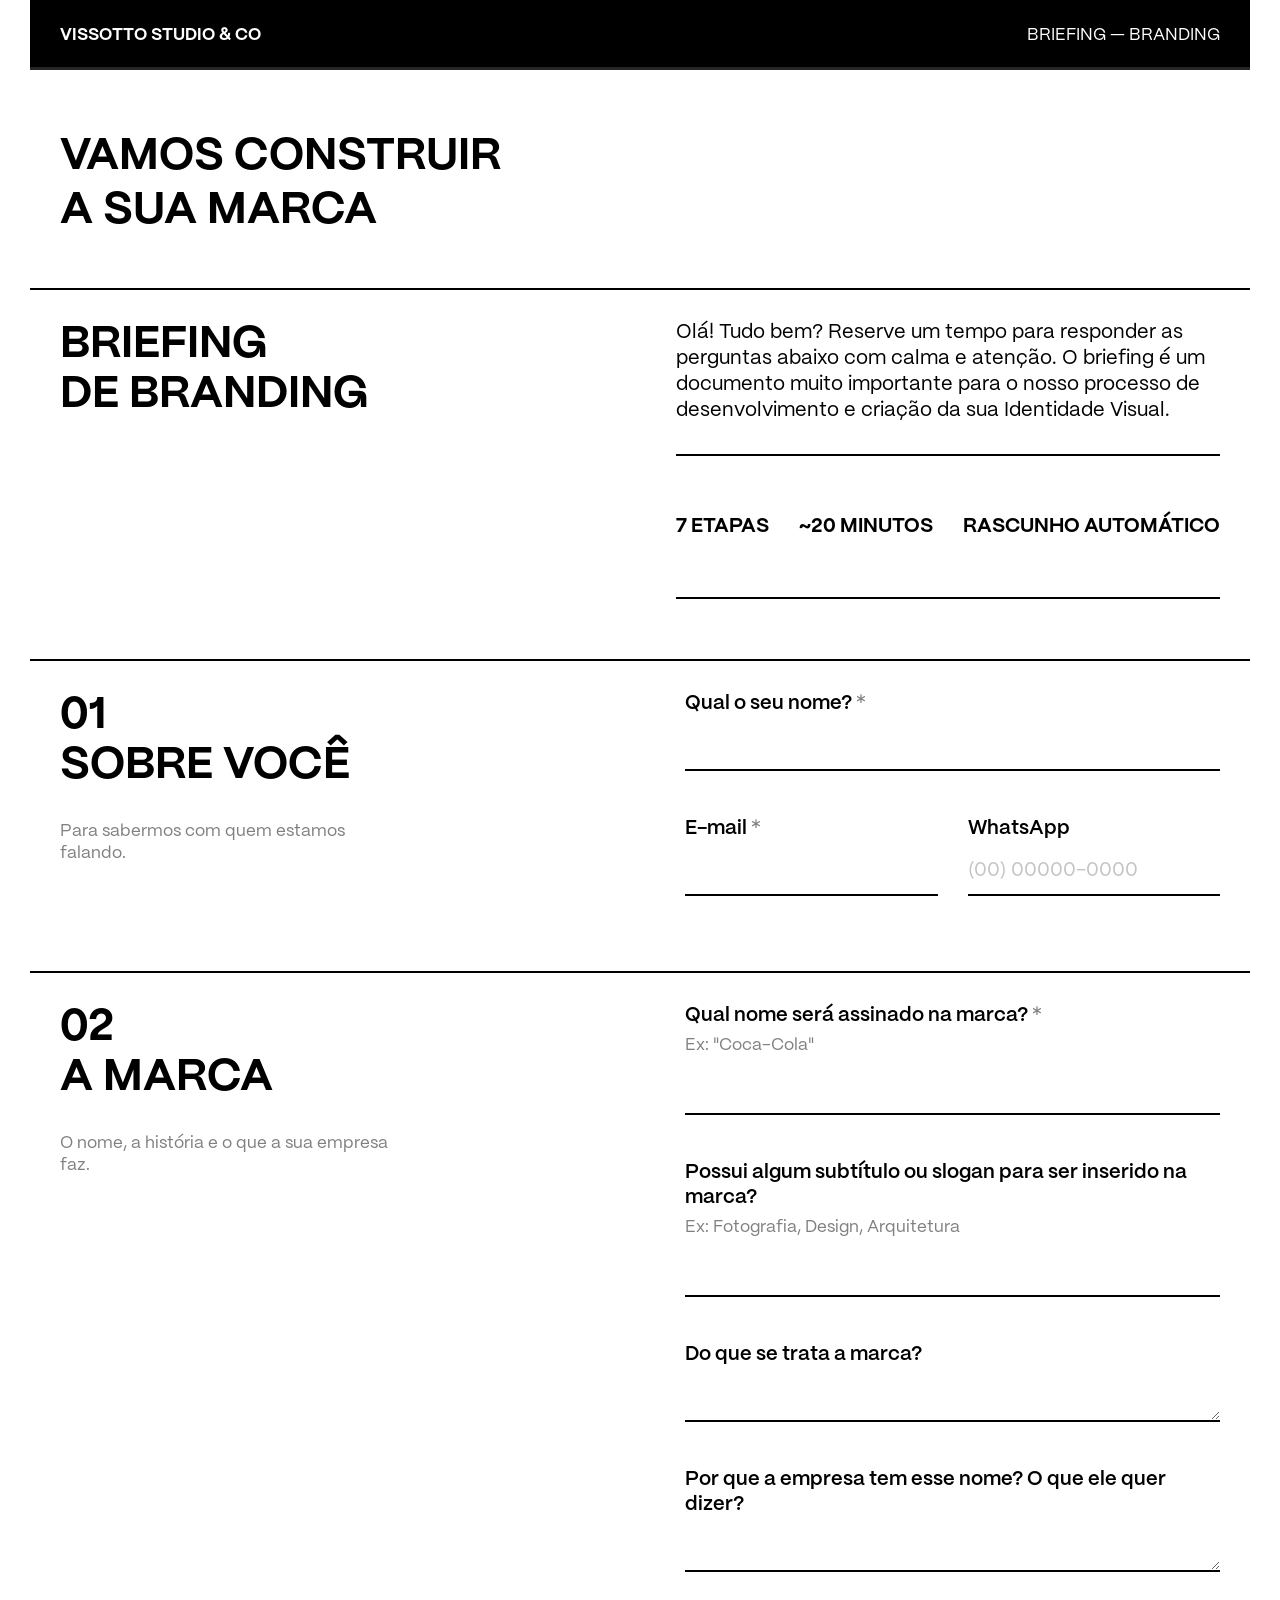
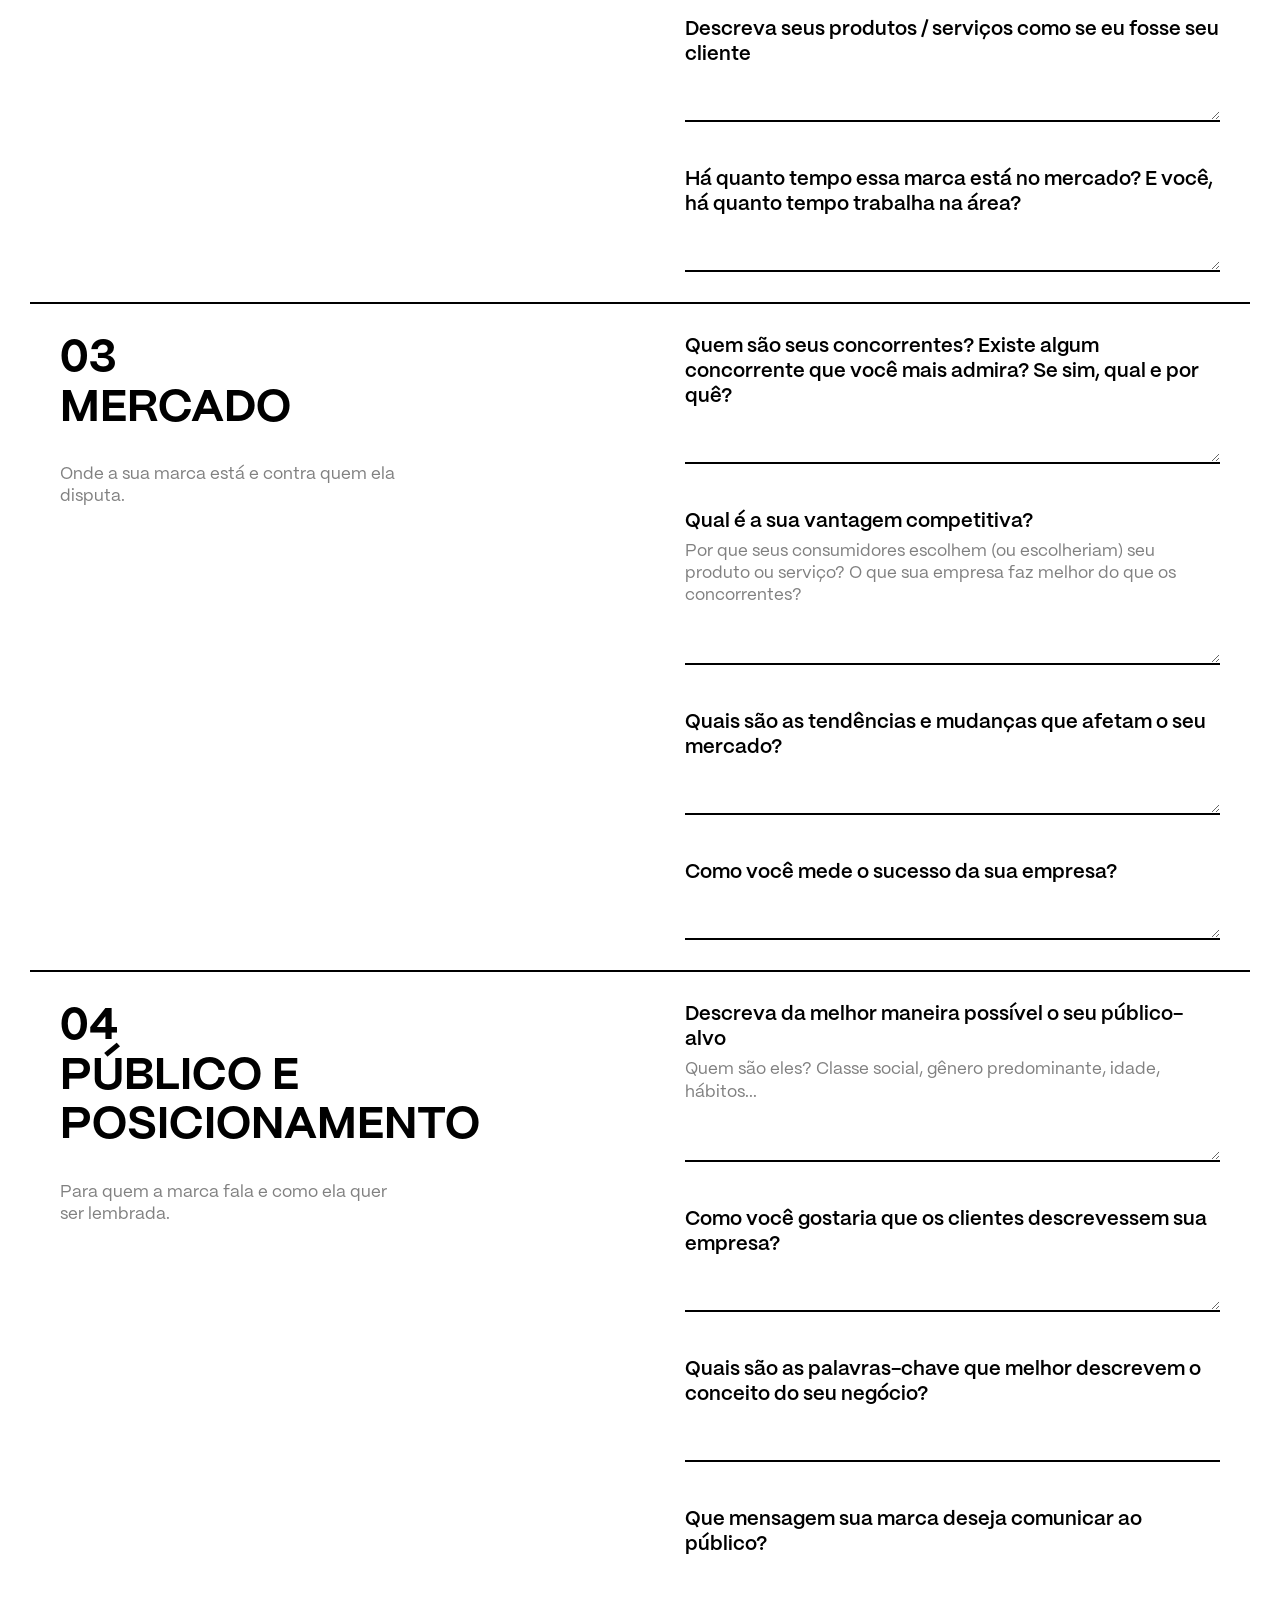
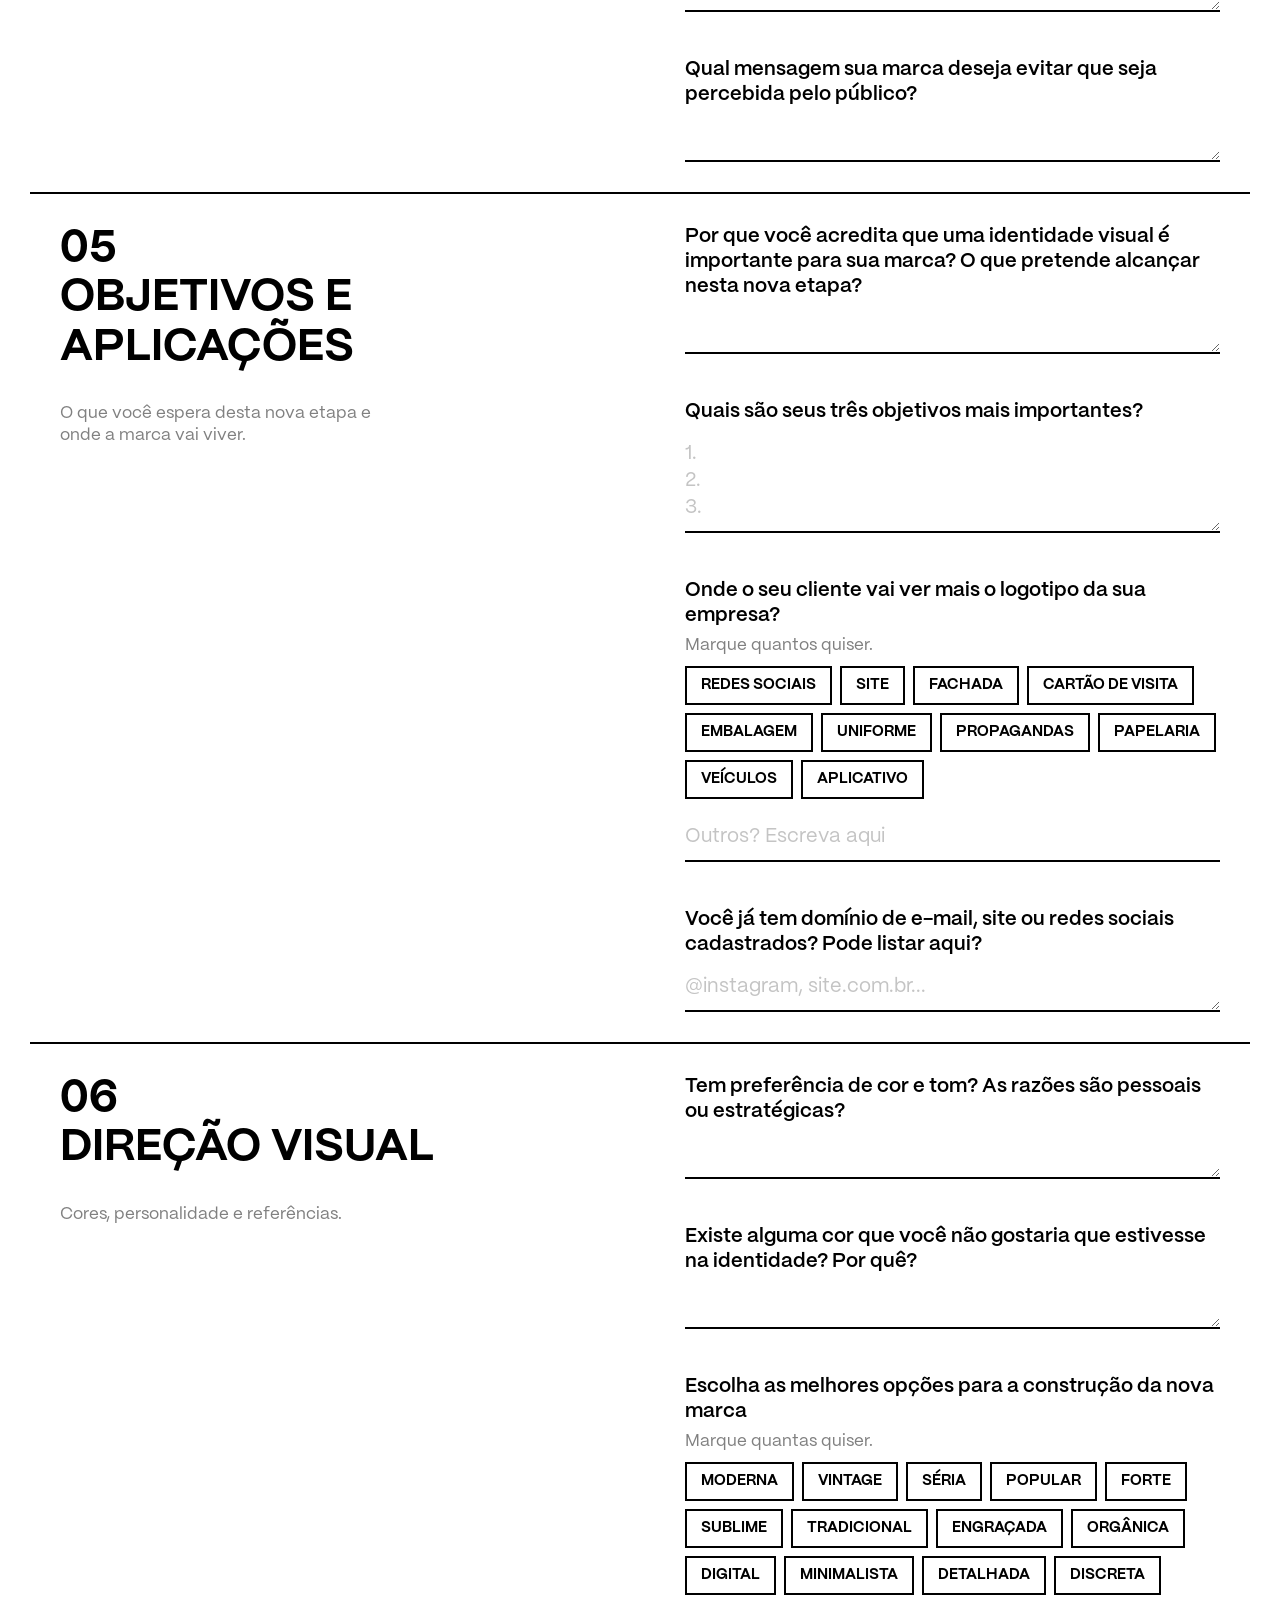
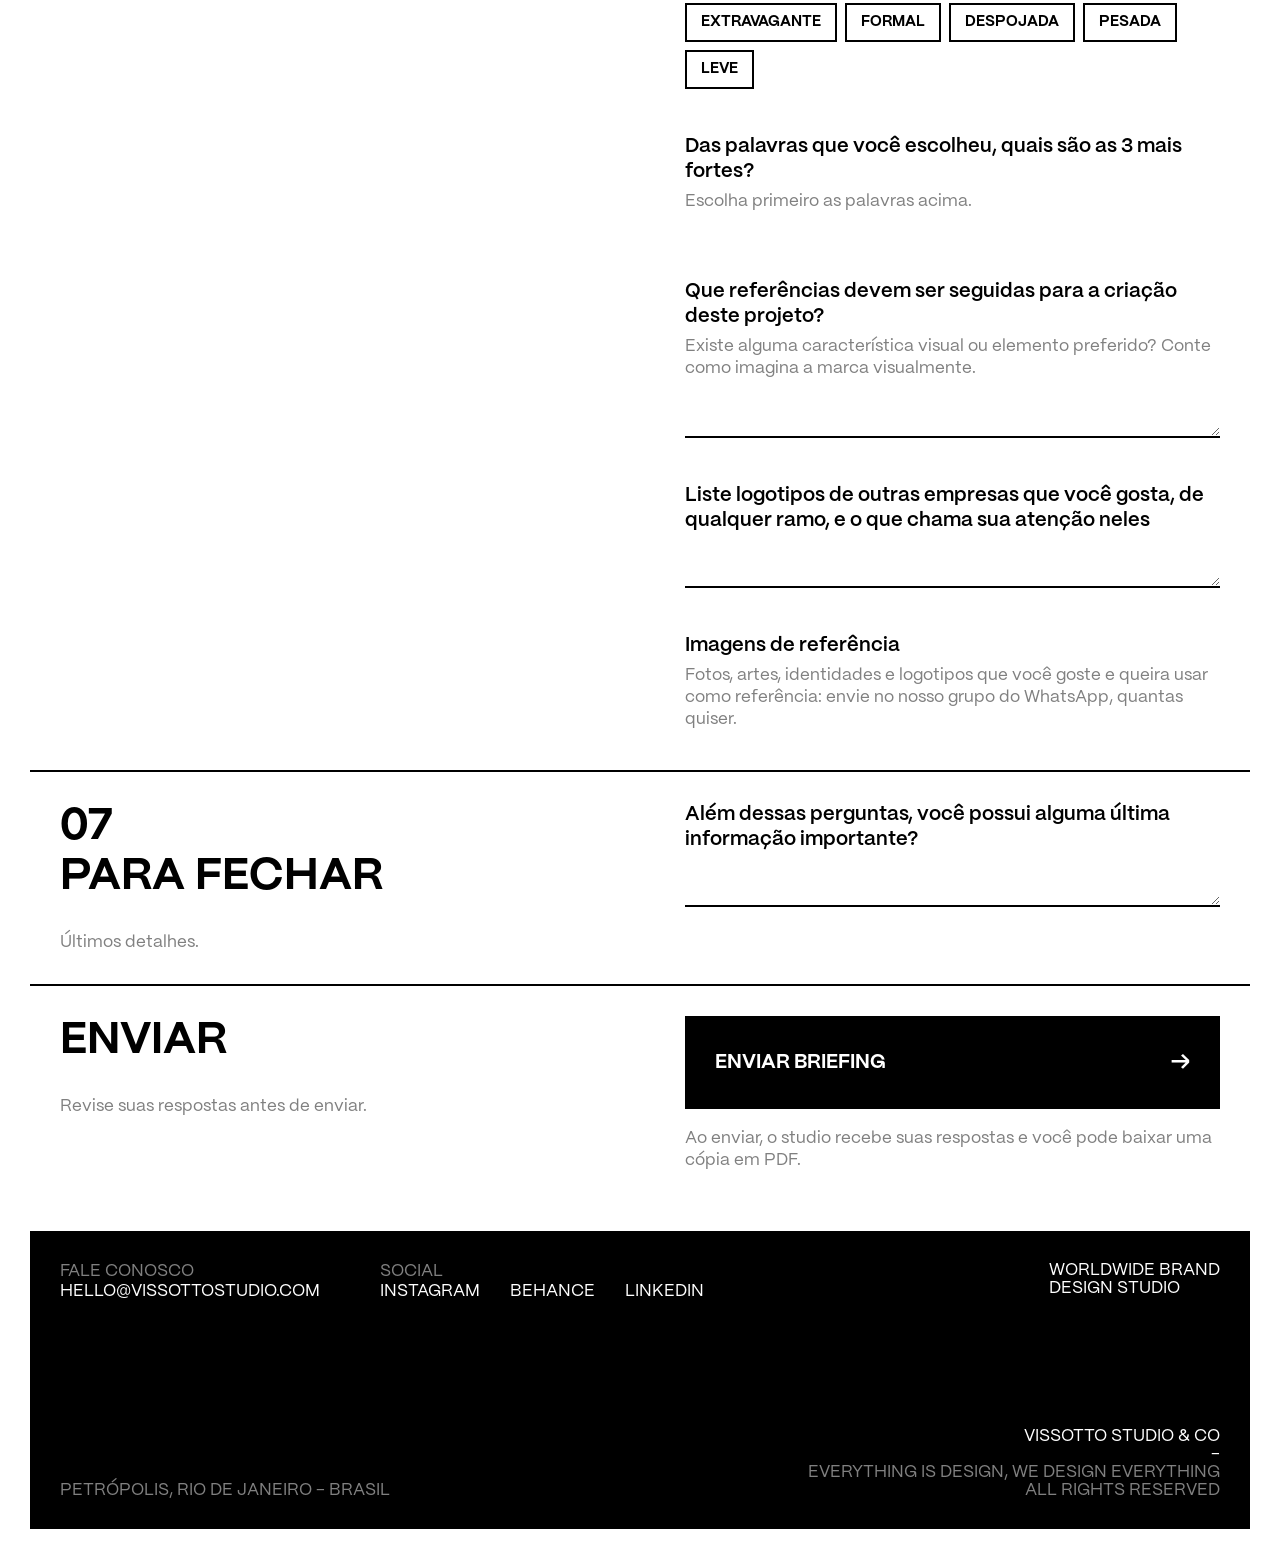
==== commit 4b464e23: "Remove prazo; referências pelo grupo do WhatsApp Co-Authored-By: Claude Opus 5.5 <noreply@anthropic." ====
--- a/briefing/branding/index.html
+++ b/briefing/branding/index.html
@@ -238,14 +238,8 @@
           <textarea id="logos" name="logotipos_que_gosta" rows="3"></textarea>
         </div>
         <div class="q">
-          <span class="title">Envie imagens de referência</span>
-          <span class="hint">Fotos, artes, identidades e logotipos que você goste. Até 3 arquivos, somando no máximo 6 MB. Se tiver mais, pode mandar por WhatsApp ou e-mail.</span>
-          <div class="files">
-            <label class="file"><input type="file" name="referencia_1" accept="image/*,.pdf"><b>+ ARQUIVO 1</b><span class="name">Nenhum arquivo</span></label>
-            <label class="file"><input type="file" name="referencia_2" accept="image/*,.pdf"><b>+ ARQUIVO 2</b><span class="name">Nenhum arquivo</span></label>
-            <label class="file"><input type="file" name="referencia_3" accept="image/*,.pdf"><b>+ ARQUIVO 3</b><span class="name">Nenhum arquivo</span></label>
-          </div>
-          <div class="err" id="files-err">Os arquivos passam de 6 MB. Remova algum ou envie por WhatsApp.</div>
+          <span class="title">Imagens de referência</span>
+          <span class="hint">Fotos, artes, identidades e logotipos que você goste e queira usar como referência: envie no nosso grupo do WhatsApp, quantas quiser.</span>
         </div>
       </div>
     </section>
@@ -254,11 +248,6 @@
     <section class="step infocard" data-title="Para fechar">
       <div class="left"><div class="sticky"><h2>07<br>PARA FECHAR</h2><p class="desc">Últimos detalhes.</p></div></div>
       <div class="right">
-        <div class="q">
-          <label class="title" for="prazo">Existe algum prazo ou data importante para a marca ficar pronta?</label>
-          <span class="hint">Ex: inauguração, lançamento, evento.</span>
-          <input type="text" id="prazo" name="prazo">
-        </div>
         <div class="q">
           <label class="title" for="final">Além dessas perguntas, você possui alguma última informação importante?</label>
           <textarea id="final" name="informacoes_finais" rows="3"></textarea>
--- a/briefing/assets/briefing.css
+++ b/briefing/assets/briefing.css
@@ -53,6 +53,7 @@
 section.infocard .right p.lead{padding-bottom:var(--gutter);line-height:1.3}
 section.infocard .right .middle{display:flex;align-items:center;justify-content:space-between;gap:var(--gutter);padding:calc(2*var(--gutter)) 0;border-top:2px solid var(--text);border-bottom:2px solid var(--text);font-weight:700}
 @media (max-width:991px){section.infocard .right .middle{flex-direction:column;align-items:flex-start;gap:8px;padding:var(--gutter) 0}}
+section.infocard .right .middle span{white-space:nowrap}
 section.infocard .right .middle span:nth-child(1){margin-right:auto}
 .intro-card{margin-bottom:var(--gutter)}
 
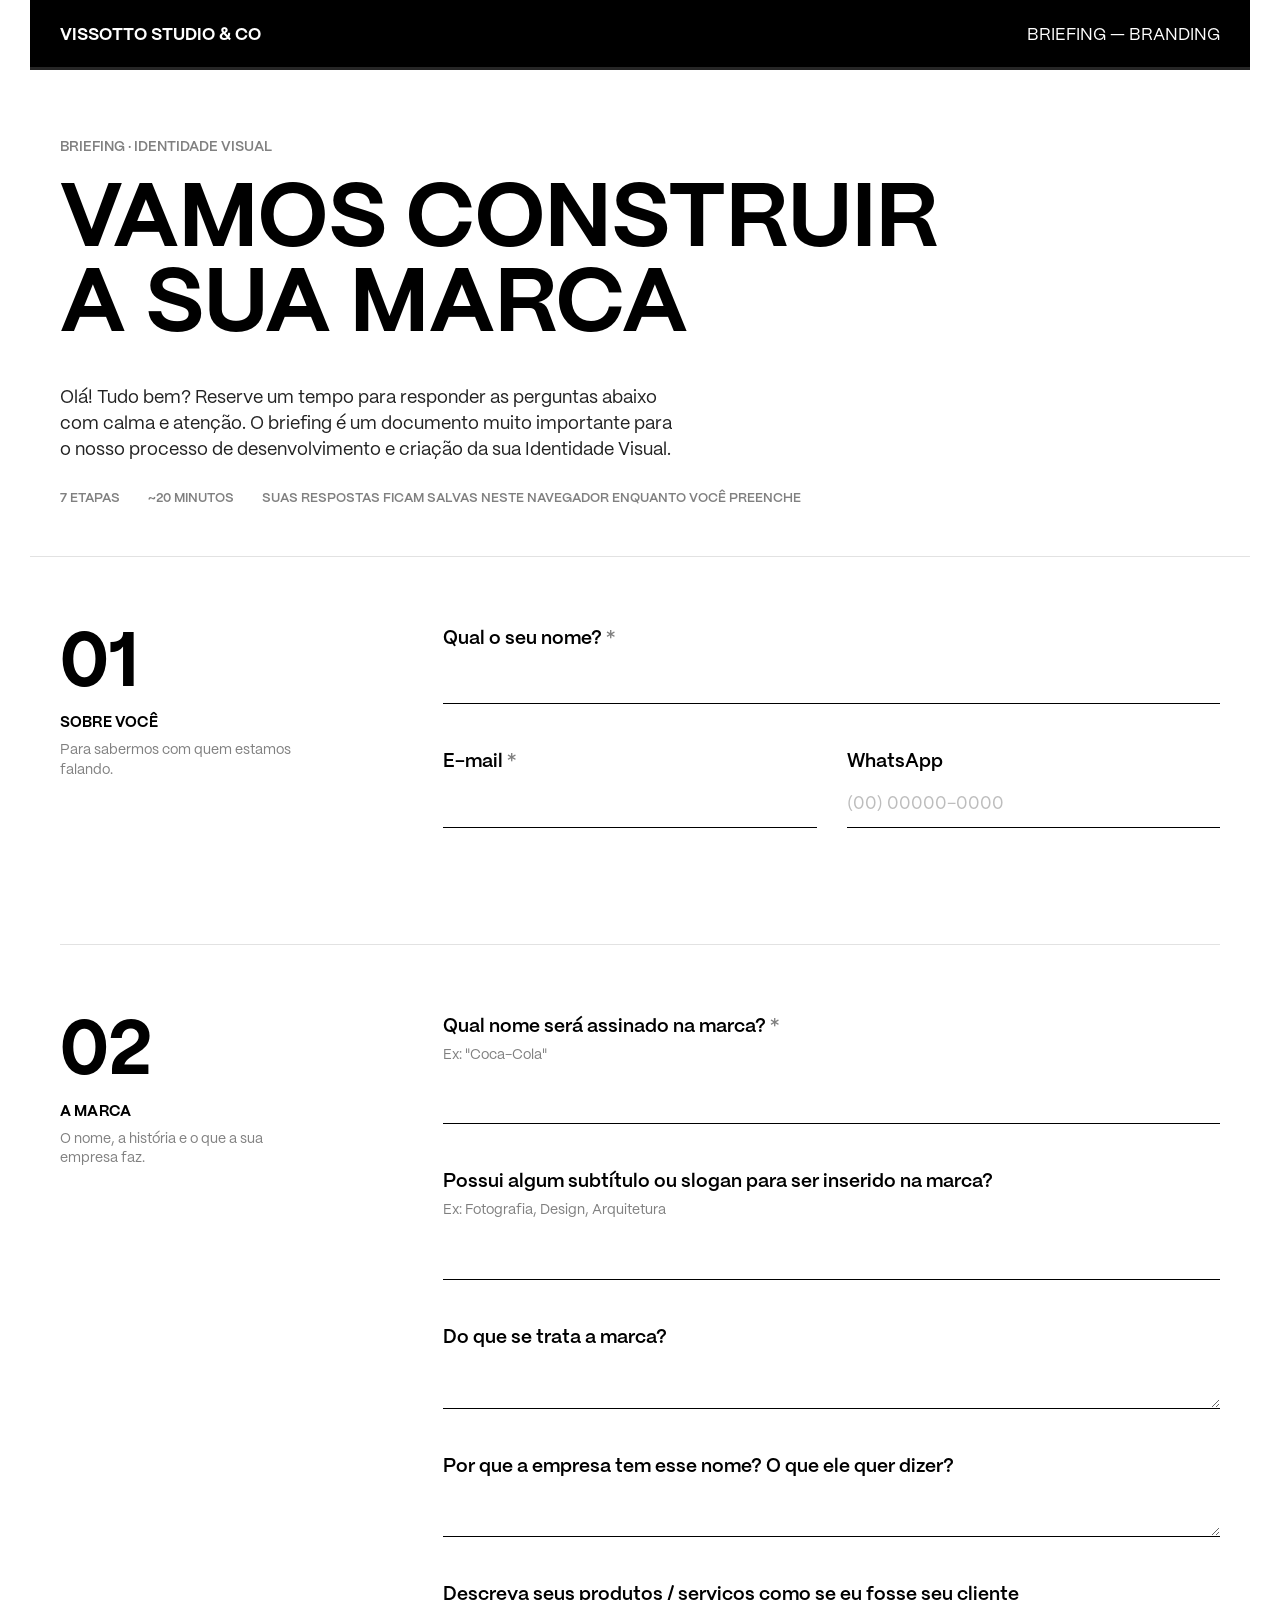
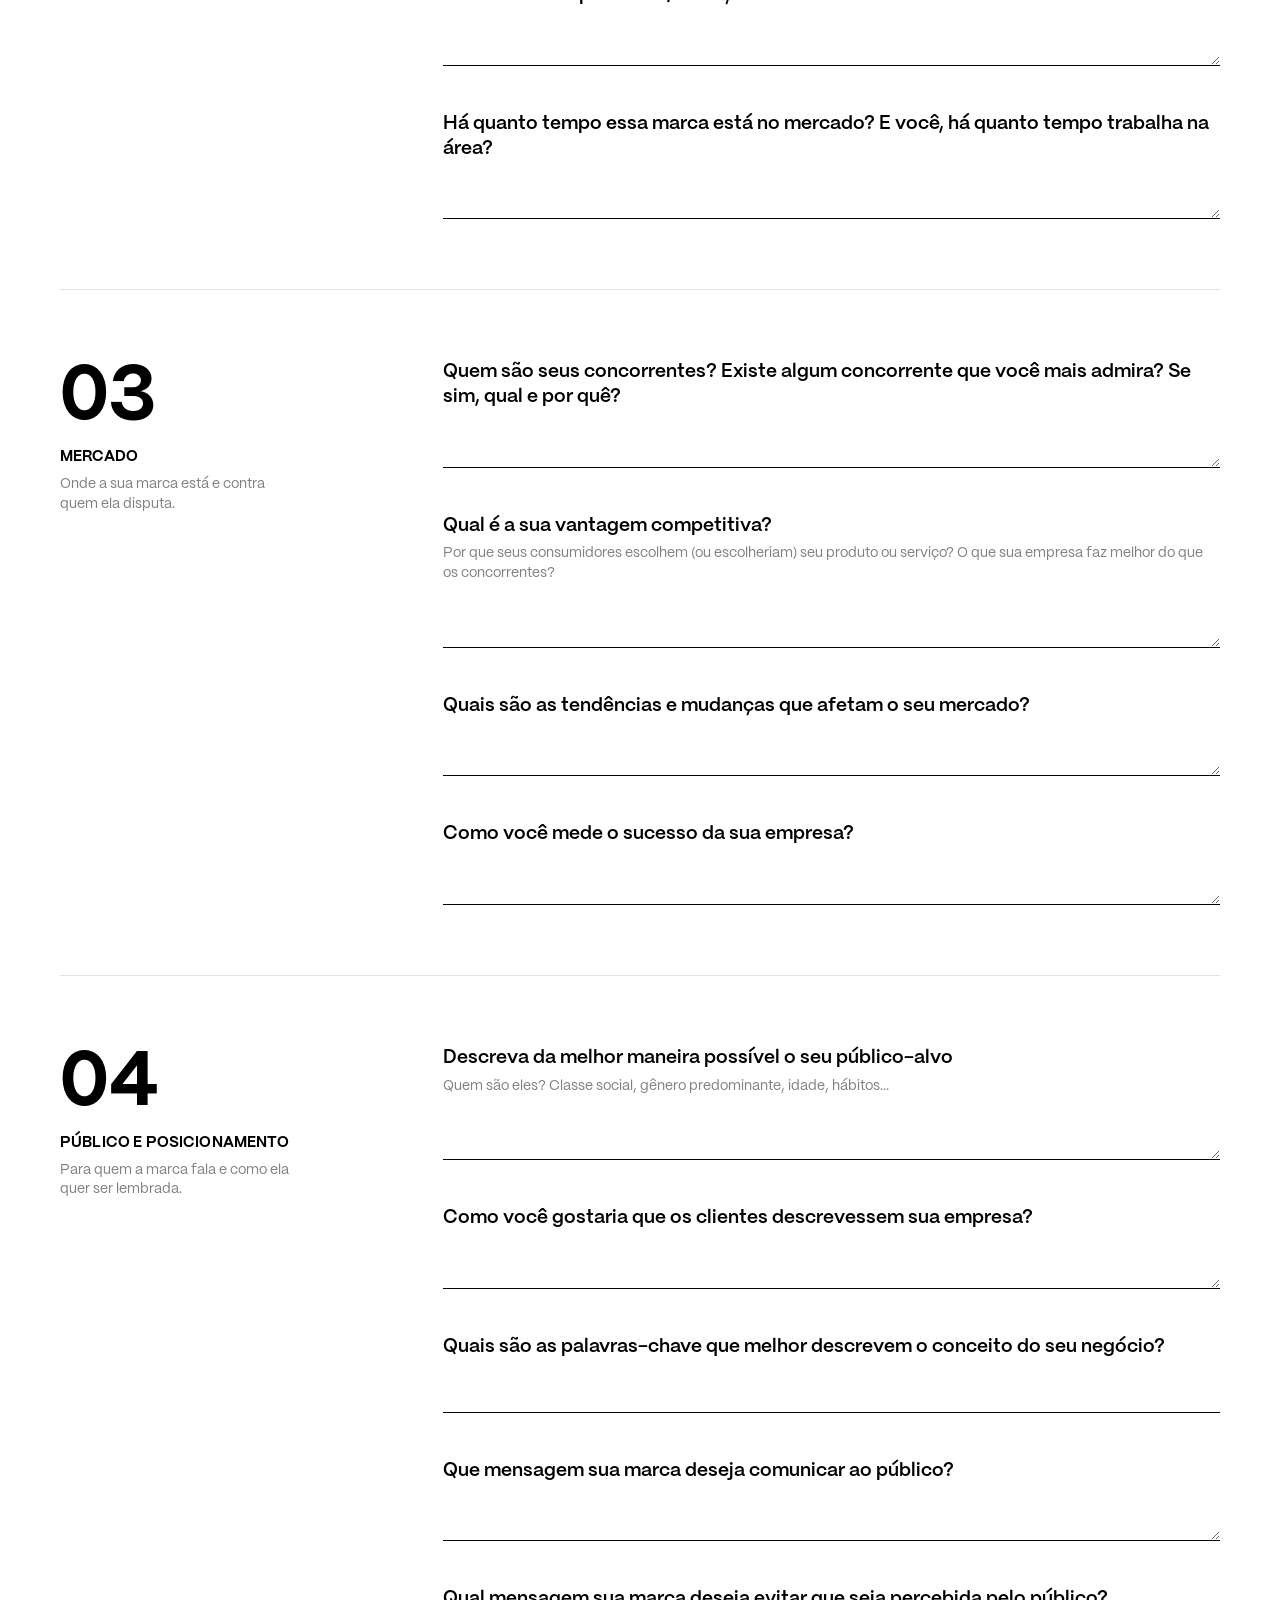
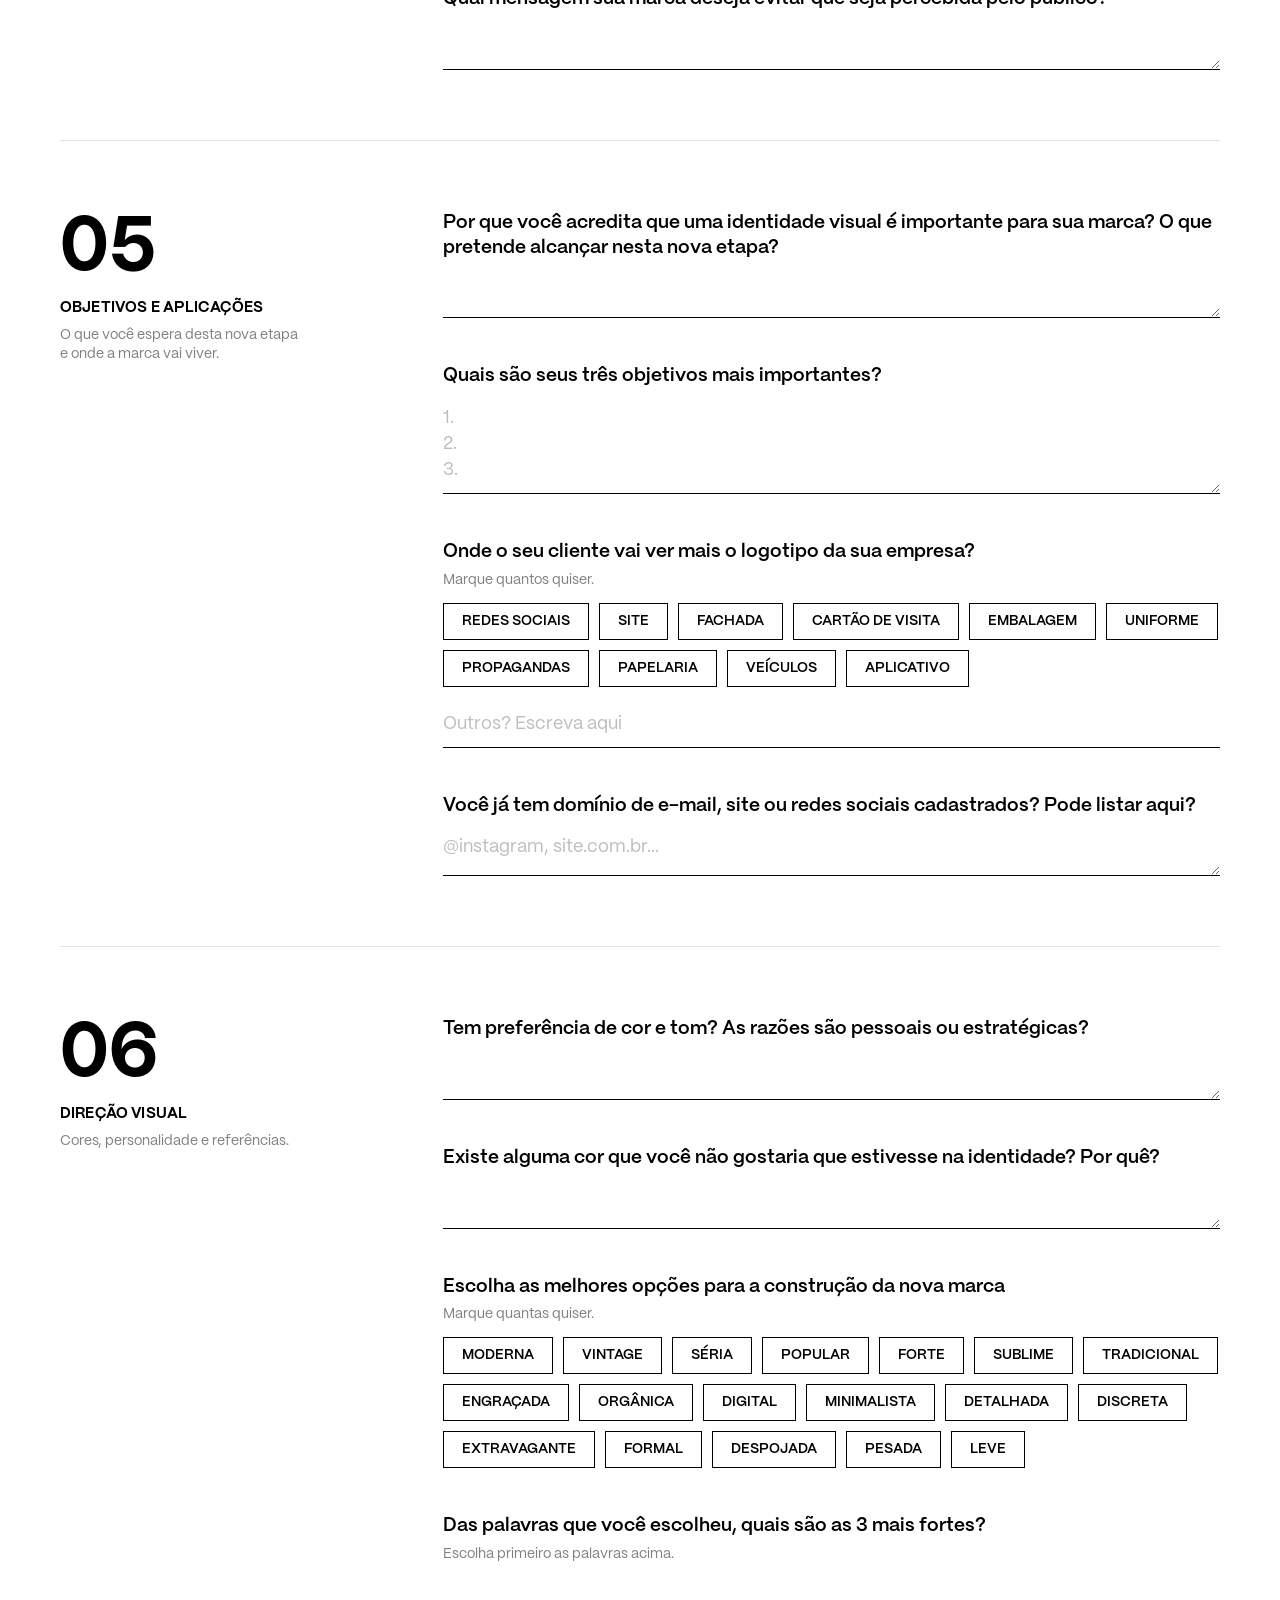
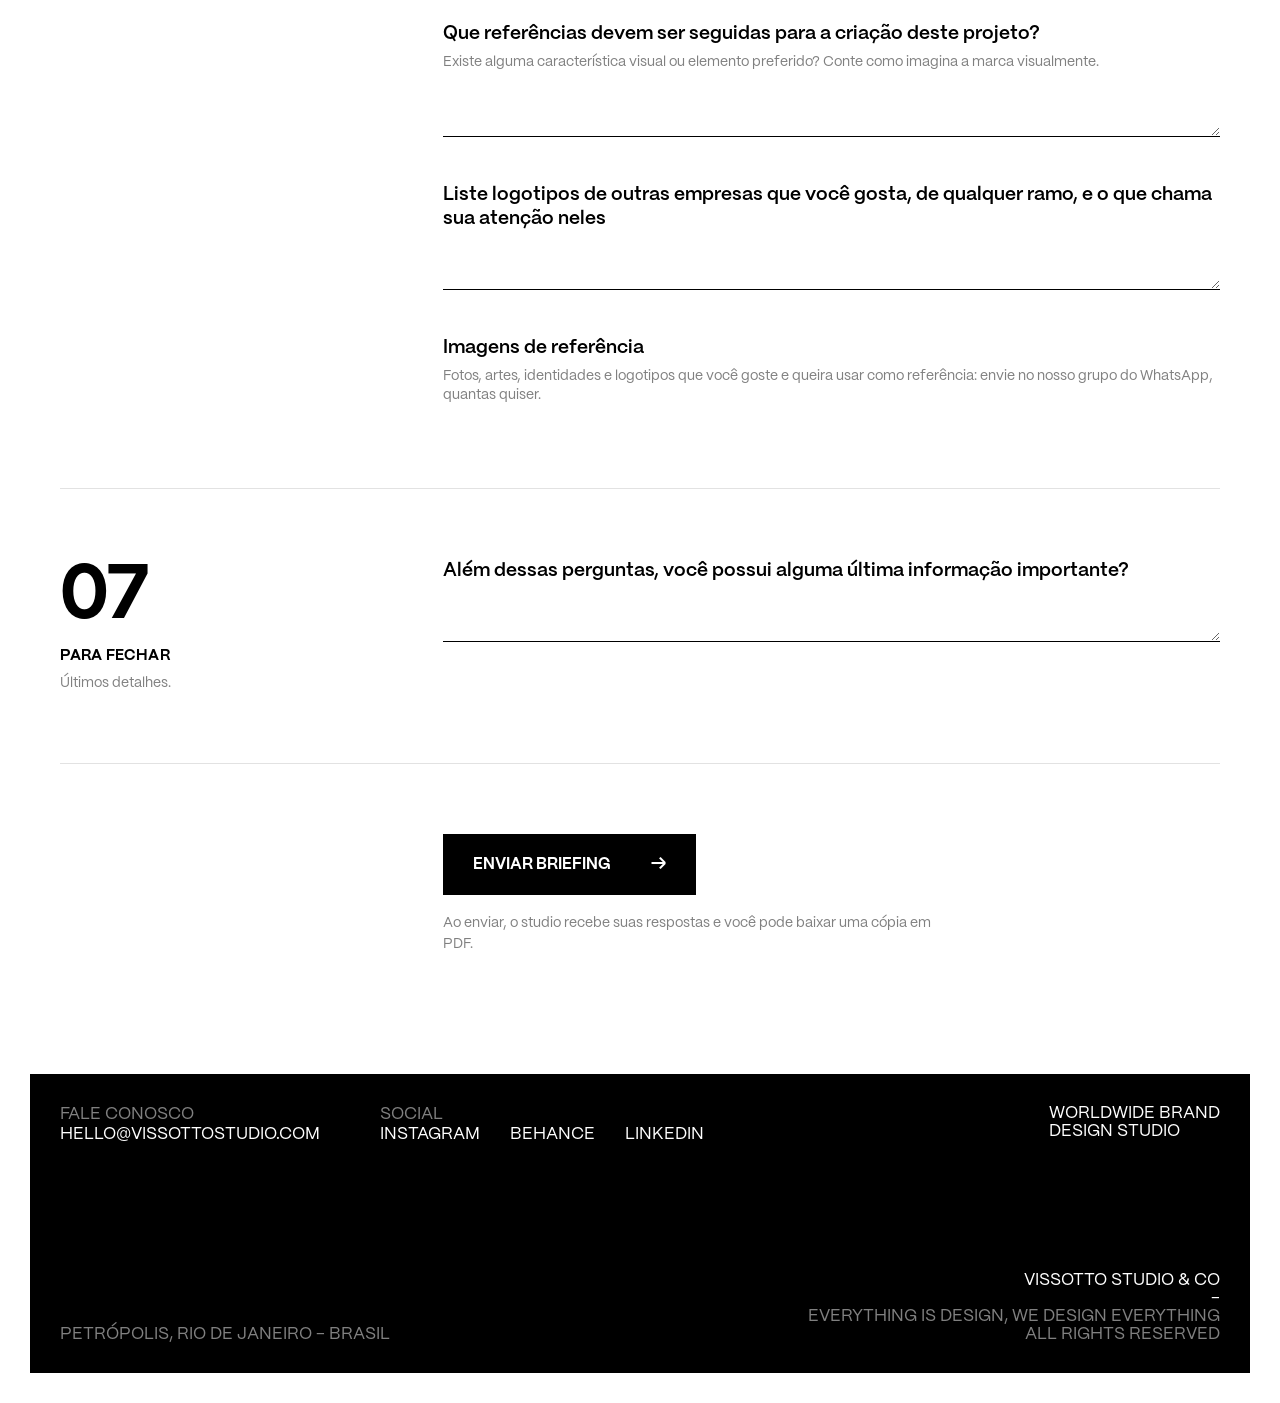
==== commit f68aaa67: "Briefing: volta o visual próprio, mantendo header, laterais e footer do site Co-Authored-By: Claude " ====
--- a/briefing/branding/index.html
+++ b/briefing/branding/index.html
@@ -20,18 +20,12 @@
 
 <main class="gutter max-container">
 
-  <div class="intro">
-  <section class="insert1 gutter">
-    <h1>VAMOS CONSTRUIR<br>A SUA MARCA</h1>
+  <section class="hero intro">
+    <div class="kicker">Briefing · Identidade visual</div>
+    <h1>Vamos construir<br>a sua marca</h1>
+    <p>Olá! Tudo bem? Reserve um tempo para responder as perguntas abaixo com calma e atenção. O briefing é um documento muito importante para o nosso processo de desenvolvimento e criação da sua Identidade Visual.</p>
+    <div class="meta"><span>7 etapas</span><span>~20 minutos</span><span>Suas respostas ficam salvas neste navegador enquanto você preenche</span></div>
   </section>
-  <section class="infocard intro-card">
-    <div class="left"><h2>BRIEFING<br>DE BRANDING</h2></div>
-    <div class="right">
-      <p class="lead">Olá! Tudo bem? Reserve um tempo para responder as perguntas abaixo com calma e atenção. O briefing é um documento muito importante para o nosso processo de desenvolvimento e criação da sua Identidade Visual.</p>
-      <div class="middle"><span>7 ETAPAS</span><span>~20 MINUTOS</span><span>RASCUNHO AUTOMÁTICO</span></div>
-    </div>
-  </section>
-  </div>
 
   <form id="briefing" name="briefing-branding" method="POST" data-netlify="true" netlify-honeypot="empresa_site" enctype="multipart/form-data" novalidate>
     <input type="hidden" name="form-name" value="briefing-branding">
@@ -42,9 +36,9 @@
     <input type="file" name="pdf_do_briefing" hidden>
 
     <!-- 01 -->
-    <section class="step infocard" data-title="Sobre você">
-      <div class="left"><div class="sticky"><h2>01<br>SOBRE VOCÊ</h2><p class="desc">Para sabermos com quem estamos falando.</p></div></div>
-      <div class="right">
+    <section class="step" data-title="Sobre você">
+      <div class="step-head"><div class="num">01</div><h2>SOBRE VOCÊ</h2><p>Para sabermos com quem estamos falando.</p></div>
+      <div class="step-body">
         <div class="q" data-required>
           <label class="title" for="nome">Qual o seu nome? <span class="req">*</span></label>
           <input type="text" id="nome" name="nome" autocomplete="name">
@@ -65,9 +59,9 @@
     </section>
 
     <!-- 02 -->
-    <section class="step infocard" data-title="A marca">
-      <div class="left"><div class="sticky"><h2>02<br>A MARCA</h2><p class="desc">O nome, a história e o que a sua empresa faz.</p></div></div>
-      <div class="right">
+    <section class="step" data-title="A marca">
+      <div class="step-head"><div class="num">02</div><h2>A MARCA</h2><p>O nome, a história e o que a sua empresa faz.</p></div>
+      <div class="step-body">
         <div class="q" data-required>
           <label class="title" for="nome_marca">Qual nome será assinado na marca? <span class="req">*</span></label>
           <span class="hint">Ex: "Coca-Cola"</span>
@@ -99,9 +93,9 @@
     </section>
 
     <!-- 03 -->
-    <section class="step infocard" data-title="Mercado">
-      <div class="left"><div class="sticky"><h2>03<br>MERCADO</h2><p class="desc">Onde a sua marca está e contra quem ela disputa.</p></div></div>
-      <div class="right">
+    <section class="step" data-title="Mercado">
+      <div class="step-head"><div class="num">03</div><h2>MERCADO</h2><p>Onde a sua marca está e contra quem ela disputa.</p></div>
+      <div class="step-body">
         <div class="q">
           <label class="title" for="concorrentes">Quem são seus concorrentes? Existe algum concorrente que você mais admira? Se sim, qual e por quê?</label>
           <textarea id="concorrentes" name="concorrentes" rows="3"></textarea>
@@ -123,9 +117,9 @@
     </section>
 
     <!-- 04 -->
-    <section class="step infocard" data-title="Público e posicionamento">
-      <div class="left"><div class="sticky"><h2>04<br>PÚBLICO E POSICIONAMENTO</h2><p class="desc">Para quem a marca fala e como ela quer ser lembrada.</p></div></div>
-      <div class="right">
+    <section class="step" data-title="Público e posicionamento">
+      <div class="step-head"><div class="num">04</div><h2>PÚBLICO E POSICIONAMENTO</h2><p>Para quem a marca fala e como ela quer ser lembrada.</p></div>
+      <div class="step-body">
         <div class="q">
           <label class="title" for="publico">Descreva da melhor maneira possível o seu público-alvo</label>
           <span class="hint">Quem são eles? Classe social, gênero predominante, idade, hábitos...</span>
@@ -151,9 +145,9 @@
     </section>
 
     <!-- 05 -->
-    <section class="step infocard" data-title="Objetivos e aplicações">
-      <div class="left"><div class="sticky"><h2>05<br>OBJETIVOS E APLICAÇÕES</h2><p class="desc">O que você espera desta nova etapa e onde a marca vai viver.</p></div></div>
-      <div class="right">
+    <section class="step" data-title="Objetivos e aplicações">
+      <div class="step-head"><div class="num">05</div><h2>OBJETIVOS E APLICAÇÕES</h2><p>O que você espera desta nova etapa e onde a marca vai viver.</p></div>
+      <div class="step-body">
         <div class="q">
           <label class="title" for="importancia">Por que você acredita que uma identidade visual é importante para sua marca? O que pretende alcançar nesta nova etapa?</label>
           <textarea id="importancia" name="por_que_identidade_visual" rows="3"></textarea>
@@ -187,9 +181,9 @@
     </section>
 
     <!-- 06 -->
-    <section class="step infocard" data-title="Direção visual">
-      <div class="left"><div class="sticky"><h2>06<br>DIREÇÃO VISUAL</h2><p class="desc">Cores, personalidade e referências.</p></div></div>
-      <div class="right">
+    <section class="step" data-title="Direção visual">
+      <div class="step-head"><div class="num">06</div><h2>DIREÇÃO VISUAL</h2><p>Cores, personalidade e referências.</p></div>
+      <div class="step-body">
         <div class="q">
           <label class="title" for="cores">Tem preferência de cor e tom? As razões são pessoais ou estratégicas?</label>
           <textarea id="cores" name="cores_preferidas" rows="2"></textarea>
@@ -245,9 +239,9 @@
     </section>
 
     <!-- 07 -->
-    <section class="step infocard" data-title="Para fechar">
-      <div class="left"><div class="sticky"><h2>07<br>PARA FECHAR</h2><p class="desc">Últimos detalhes.</p></div></div>
-      <div class="right">
+    <section class="step" data-title="Para fechar">
+      <div class="step-head"><div class="num">07</div><h2>PARA FECHAR</h2><p>Últimos detalhes.</p></div>
+      <div class="step-body">
         <div class="q">
           <label class="title" for="final">Além dessas perguntas, você possui alguma última informação importante?</label>
           <textarea id="final" name="informacoes_finais" rows="3"></textarea>
@@ -255,9 +249,9 @@
       </div>
     </section>
 
-    <section class="infocard">
-      <div class="left"><div class="sticky"><h2>ENVIAR</h2><p class="desc">Revise suas respostas antes de enviar.</p></div></div>
-      <div class="right">
+    <section class="submit-area">
+      <div></div>
+      <div>
         <button type="submit" class="btn" id="send"><span>ENVIAR BRIEFING</span><span>→</span></button>
         <p class="note">Ao enviar, o studio recebe suas respostas e você pode baixar uma cópia em PDF.</p>
         <p class="form-error" id="form-error" hidden></p>
@@ -265,16 +259,11 @@
     </section>
   </form>
 
-  <div class="thanks">
-    <section class="insert1 gutter"><h1>OBRIGADO!</h1></section>
-    <section class="infocard">
-      <div class="left"><h2>BRIEFING<br>RECEBIDO</h2></div>
-      <div class="right">
-        <p class="lead">Recebemos o seu briefing. Vamos estudar tudo com calma e entramos em contato em breve com os próximos passos.</p>
-        <a class="btn ghost" id="download-pdf" download><span>BAIXAR MINHAS RESPOSTAS EM PDF</span><span>↓</span></a>
-      </div>
-    </section>
-  </div>
+  <section class="thanks">
+    <h1>OBRIGADO!</h1>
+    <p>Recebemos o seu briefing. Vamos estudar tudo com calma e entramos em contato em breve com os próximos passos.</p>
+    <a class="btn ghost" id="download-pdf" download><span>BAIXAR MINHAS RESPOSTAS EM PDF</span><span>↓</span></a>
+  </section>
 
 </main>
 
--- a/briefing/assets/briefing.css
+++ b/briefing/assets/briefing.css
@@ -1,11 +1,12 @@
-/* Briefing — segue o sistema do site vissottostudio.com
-   (mesmas variáveis, gutter, tipografia e blocos retos, sem cantos arredondados) */
+/* Briefing — visual próprio do briefing, encaixado na estrutura do site
+   vissottostudio.com: mesmo header, mesmas laterais (gutter), mesmo footer,
+   tudo reto (sem cantos arredondados). */
 @font-face{font-family:PPMori;src:url(/assets/fonts/ppmori/PPMori-Regular.otf);font-weight:400}
 @font-face{font-family:PPMori;src:url(/assets/fonts/ppmori/PPMori-Medium.otf);font-weight:500}
 @font-face{font-family:PPMori;src:url(/assets/fonts/ppmori/PPMori-SemiBold.otf);font-weight:600}
 @font-face{font-family:PPMori;src:url(/assets/fonts/ppmori/PPMori-Bold.otf);font-weight:700}
 
-:root{--font:"PPMori",sans-serif;--background:#FFFFFF;--text:#000;--lgray:#A4A4A4;--gray:#808080;--gutter:30px;font-size:17px}
+:root{--font:"PPMori",sans-serif;--background:#FFFFFF;--text:#000;--lgray:#A4A4A4;--gray:#808080;--line:#E2E2E2;--gutter:30px;font-size:17px}
 @media (max-width:991px){:root{--gutter:20px;font-size:13px}}
 
 *{box-sizing:border-box}
@@ -22,6 +23,8 @@
 
 .gutter{padding:0 var(--gutter)}
 .max-container{width:100%;max-width:1920px;margin:0 auto}
+/* conteúdo alinhado ao texto do header (2 × gutter da borda), como no site */
+main>*{padding-left:var(--gutter);padding-right:var(--gutter)}
 
 /* ---------- Header (idêntico ao site) ---------- */
 header.site{position:sticky;top:0;z-index:50}
@@ -32,108 +35,96 @@
 .progress{position:absolute;left:0;right:0;bottom:0;height:3px;background:#262626}
 .progress i{display:block;height:100%;width:0;background:var(--background);transition:width .4s ease}
 
-/* ---------- Abertura (como "Everything is design") ---------- */
-section.insert1{padding-top:60px;padding-bottom:50px}
-@media (max-width:991px){section.insert1{padding-top:40px;padding-bottom:35px}}
-section.insert1 h1{font-weight:700;font-size:45px;line-height:54px}
-@media (max-width:991px){section.insert1 h1{font-size:30px;line-height:36px}}
+/* ---------- Abertura ---------- */
+.hero{padding-top:70px;padding-bottom:50px;border-bottom:1px solid var(--line)}
+@media (max-width:991px){.hero{padding-top:40px;padding-bottom:35px}}
+.kicker{color:var(--gray);font-weight:600;font-size:14px;margin-bottom:24px;text-transform:uppercase}
+@media (max-width:991px){.kicker{font-size:12px;margin-bottom:16px}}
+.hero h1{font-size:clamp(38px,7vw,96px);line-height:.95;font-weight:700;margin:0 0 36px;text-transform:uppercase}
+.hero p{max-width:620px;font-size:18px;line-height:1.45;color:#222}
+@media (max-width:991px){.hero p{font-size:15px}}
+.hero .meta{display:flex;gap:28px;flex-wrap:wrap;margin-top:28px;font-size:13px;font-weight:600;color:var(--gray);text-transform:uppercase}
+@media (max-width:991px){.hero .meta{gap:6px 18px;font-size:11px}}
 
-/* ---------- Blocos de duas colunas (como o infocard do site) ---------- */
-section.infocard{display:grid;grid-template-columns:1fr 1fr;gap:var(--gutter);border-top:2px solid var(--text)}
-@media (max-width:991px){section.infocard{display:block}}
-section.infocard .left{padding:var(--gutter);display:flex;flex-direction:column;gap:var(--gutter)}
-@media (max-width:991px){section.infocard .left{padding-bottom:0}}
-section.infocard .left .sticky{position:sticky;top:110px}
-@media (max-width:991px){section.infocard .left .sticky{position:static}}
-section.infocard .left h2{font-size:45px;font-weight:700;line-height:1.1}
-@media (max-width:991px){section.infocard .left h2{font-size:30px}}
-section.infocard .left .desc{color:var(--gray);margin-top:var(--gutter);max-width:340px;line-height:1.3}
-section.infocard .right{padding:var(--gutter);font-size:20px}
-@media (max-width:991px){section.infocard .right{font-size:17px}}
-section.infocard .right p.lead{padding-bottom:var(--gutter);line-height:1.3}
-section.infocard .right .middle{display:flex;align-items:center;justify-content:space-between;gap:var(--gutter);padding:calc(2*var(--gutter)) 0;border-top:2px solid var(--text);border-bottom:2px solid var(--text);font-weight:700}
-@media (max-width:991px){section.infocard .right .middle{flex-direction:column;align-items:flex-start;gap:8px;padding:var(--gutter) 0}}
-section.infocard .right .middle span{white-space:nowrap}
-section.infocard .right .middle span:nth-child(1){margin-right:auto}
-.intro-card{margin-bottom:var(--gutter)}
+/* ---------- Etapas ---------- */
+section.step{display:grid;grid-template-columns:minmax(200px,1fr) 2.2fr;gap:var(--gutter);padding-top:70px;padding-bottom:70px;border-bottom:1px solid var(--line)}
+@media (max-width:860px){section.step{grid-template-columns:1fr;padding-top:50px;padding-bottom:50px;gap:10px}}
+.step-head{position:sticky;top:110px;align-self:start}
+@media (max-width:860px){.step-head{position:static}}
+.step-head .num{font-size:clamp(48px,6vw,88px);font-weight:700;line-height:1}
+.step-head h2{font-size:15px;font-weight:700;text-transform:uppercase;margin-top:12px;letter-spacing:.01em}
+.step-head p{color:var(--gray);font-size:14px;line-height:1.4;margin-top:10px;max-width:240px}
+@media (max-width:991px){.step-head h2{font-size:13px}.step-head p{font-size:12px}}
 
 /* ---------- Perguntas ---------- */
-.q{padding-bottom:calc(var(--gutter)*1.5)}
-.q:last-child{padding-bottom:0}
-.q .title{display:block;font-weight:600;line-height:1.25;margin-bottom:6px}
-.q .hint{display:block;color:var(--gray);font-size:17px;line-height:1.3;margin-bottom:10px}
-@media (max-width:991px){.q .hint{font-size:13px}}
-.q .req{color:var(--gray);font-weight:400}
+.q{margin-bottom:46px}
+.q:last-child{margin-bottom:0}
+.q .title{display:block;font-size:19px;font-weight:600;line-height:1.3;margin-bottom:6px}
+.q .hint{display:block;color:var(--gray);font-size:14px;line-height:1.4;margin-bottom:12px}
+@media (max-width:991px){.q .title{font-size:16px}.q .hint{font-size:13px}}
+.q .req{color:var(--gray);font-weight:500}
 .q input[type=text],.q input[type=email],.q input[type=tel],.q textarea{
-  display:block;width:100%;border:0;border-bottom:2px solid var(--text);background:transparent;padding:10px 0;font-size:inherit;line-height:1.35;outline:none;transition:border-color .2s}
-.q textarea{resize:vertical;min-height:48px;field-sizing:content}
-.q input:focus,.q textarea:focus{border-bottom-color:var(--lgray)}
-.q input::placeholder,.q textarea::placeholder{color:#C4C4C4}
+  display:block;width:100%;border:0;border-bottom:1.5px solid var(--text);background:transparent;padding:10px 0;font-size:18px;line-height:1.45;outline:none;transition:border-color .2s}
+@media (max-width:991px){.q input[type=text],.q input[type=email],.q input[type=tel],.q textarea{font-size:16px}}
+.q textarea{resize:vertical;min-height:52px;field-sizing:content}
+.q input:focus,.q textarea:focus{border-bottom-color:var(--gray)}
+.q input::placeholder,.q textarea::placeholder{color:#BDBDBD}
 .q.invalid input,.q.invalid textarea{border-bottom-color:#C8102E}
-.q .err{display:none;color:#C8102E;font-size:15px;font-weight:600;margin-top:8px}
+.q .err{display:none;color:#C8102E;font-size:13px;font-weight:600;margin-top:8px}
 .q.invalid .err{display:block}
 .grid2{display:grid;grid-template-columns:1fr 1fr;gap:0 var(--gutter)}
 @media (max-width:640px){.grid2{grid-template-columns:1fr}}
 .q .other{margin-top:14px}
 
-/* Opções (retas, como os filtros do site) */
-.chips{display:flex;flex-wrap:wrap;gap:8px;margin-top:8px}
+/* Opções */
+.chips{display:flex;flex-wrap:wrap;gap:10px;margin-top:8px}
 .chip{position:relative}
 .chip input{position:absolute;opacity:0;pointer-events:none}
-.chip span{display:inline-block;border:2px solid var(--text);padding:10px 14px;font-size:15px;font-weight:700;text-transform:uppercase;line-height:1;cursor:pointer;user-select:none;transition:background .15s,color .15s}
-@media (max-width:991px){.chip span{font-size:13px}}
-.chip span:hover{background:#F0F0F0}
+.chip span{display:inline-block;border:1.5px solid var(--text);padding:10px 18px;font-size:14px;font-weight:600;text-transform:uppercase;cursor:pointer;user-select:none;transition:background .15s,color .15s}
+@media (max-width:991px){.chip span{font-size:12px;padding:9px 14px}}
+.chip span:hover{background:#F2F2F2}
 .chip input:checked+span{background:var(--text);color:var(--background)}
-.chip input:checked+span:before{content:"→ "}
 .chip input:focus-visible+span{outline:2px solid var(--text);outline-offset:3px}
-.chip input:disabled+span{opacity:.25;cursor:not-allowed}
-.counter{font-size:15px;color:var(--gray);font-weight:700;margin-top:12px}
-
-/* Upload */
-.files{display:grid;gap:8px;margin-top:8px}
-.file{display:flex;align-items:center;justify-content:space-between;gap:var(--gutter);border:2px solid var(--text);padding:16px 18px;cursor:pointer;font-size:15px}
-.file:hover{background:#F0F0F0}
-.file input{display:none}
-.file b{white-space:nowrap}
-.file .name{color:var(--gray);overflow:hidden;text-overflow:ellipsis;white-space:nowrap;text-align:right}
-.file.has{background:var(--text);color:var(--background)}
-.file.has .name{color:var(--lgray)}
+.chip input:disabled+span{opacity:.3;cursor:not-allowed}
+.counter{font-size:13px;color:var(--gray);font-weight:600;margin-top:12px}
 
 /* Envio */
-.btn{display:flex;width:100%;align-items:center;justify-content:space-between;background:var(--text);color:var(--background);border:0;padding:calc(var(--gutter)*1.2) var(--gutter);font-weight:700;font-size:20px;text-transform:uppercase;cursor:pointer;text-align:left;transition:opacity .2s}
-@media (max-width:991px){.btn{font-size:17px}}
+.submit-area{display:grid;grid-template-columns:minmax(200px,1fr) 2.2fr;gap:var(--gutter);padding-top:70px;padding-bottom:90px}
+@media (max-width:860px){.submit-area{grid-template-columns:1fr;padding-top:50px;padding-bottom:60px}}
+.btn{display:inline-flex;align-items:center;justify-content:space-between;gap:40px;background:var(--text);color:var(--background);border:0;padding:22px 30px;font-weight:700;font-size:16px;text-transform:uppercase;cursor:pointer;transition:opacity .2s}
 .btn:hover{opacity:.85}
 .btn[disabled]{opacity:.5;cursor:wait}
-.btn.ghost{background:transparent;color:var(--text);border:2px solid var(--text)}
-.note{color:var(--gray);font-size:17px;line-height:1.3;margin-top:18px}
-@media (max-width:991px){.note{font-size:13px}}
-.form-error{color:#C8102E;font-weight:600;margin-top:16px;font-size:17px}
-.saved{position:fixed;left:var(--gutter);bottom:var(--gutter);background:var(--text);color:var(--background);font-size:13px;font-weight:700;padding:12px 16px;opacity:0;transition:opacity .3s;pointer-events:none;z-index:60}
+.btn.ghost{background:transparent;color:var(--text);border:1.5px solid var(--text)}
+.note{color:var(--gray);font-size:14px;line-height:1.45;margin-top:18px;max-width:520px}
+.form-error{color:#C8102E;font-weight:600;margin-top:16px}
+.saved{position:fixed;left:var(--gutter);bottom:var(--gutter);background:var(--text);color:var(--background);font-size:12px;font-weight:700;padding:10px 16px;opacity:0;transition:opacity .3s;pointer-events:none;z-index:60}
 .saved.show{opacity:1}
 
 /* Obrigado */
-.thanks{display:none}
+.thanks{display:none;padding-top:100px;padding-bottom:120px}
+.thanks h1{font-size:clamp(44px,9vw,130px);line-height:.92;font-weight:700;margin-bottom:40px}
+.thanks p{font-size:18px;line-height:1.45;max-width:560px;margin-bottom:36px}
 .done .thanks{display:block}
 .done #briefing,.done .intro{display:none}
 
-/* Índice (como a grade de projetos do site) */
-.featured-grid{display:grid;grid-template-columns:1fr 1fr;gap:var(--gutter);margin-bottom:var(--gutter)}
-@media (max-width:991px){.featured-grid{display:block}.featured-grid li+li{margin-top:var(--gutter)}}
-.featured-grid .thumb{aspect-ratio:915/514;background:var(--text);color:var(--background);display:flex;align-items:flex-end;padding:var(--gutter);transition:opacity .2s}
-.featured-grid .thumb h2{font-size:45px;font-weight:700;line-height:1}
-@media (max-width:991px){.featured-grid .thumb h2{font-size:30px}}
-.featured-grid a:hover .thumb{opacity:.9}
-.featured-grid .soon .thumb{background:#EDEDED;color:var(--lgray)}
-.featured-grid .bottom{padding:var(--gutter);display:flex;justify-content:space-between}
-.featured-grid .bottom b{font-weight:700}
-.featured-grid .soon{pointer-events:none}
+/* Índice */
+.cards{display:grid;grid-template-columns:1fr 1fr;gap:var(--gutter);padding-top:50px;padding-bottom:90px}
+@media (max-width:760px){.cards{grid-template-columns:1fr}}
+.card{display:flex;flex-direction:column;justify-content:space-between;min-height:340px;background:var(--text);color:var(--background);padding:var(--gutter);transition:opacity .2s}
+.card:hover{opacity:.9}
+.card .n{font-size:14px;font-weight:700;color:var(--lgray)}
+.card h2{font-size:clamp(40px,5vw,72px);font-weight:700;line-height:1}
+.card p{color:var(--lgray);margin-top:12px;font-size:15px;line-height:1.4}
+.card.soon{background:#F2F2F2;color:var(--text)}
+.card.soon .n,.card.soon p{color:var(--gray)}
 
 /* Senha */
-.gate-form{max-width:640px}
-.gate-form label{display:block;color:var(--gray);margin-bottom:12px}
-.gate-row{display:flex;gap:var(--gutter);align-items:stretch}
-.gate-row input{flex:1;border:0;border-bottom:2px solid var(--text);padding:10px 0;font-size:20px;outline:none;background:none}
-.gate-row button{background:var(--text);color:var(--background);border:0;padding:0 var(--gutter);font-weight:700;font-size:17px;cursor:pointer;white-space:nowrap}
+.gate{border-bottom:0}
+.gate h1{margin-bottom:60px}
+.gate-form label{display:block;color:var(--gray);font-weight:600;margin-bottom:14px}
+.gate-row{display:flex;gap:16px;align-items:flex-end;max-width:640px}
+.gate-row input{flex:1;border:0;border-bottom:2px solid var(--text);padding:10px 0;font-size:22px;outline:none;background:none}
+.gate-row button{background:var(--text);color:var(--background);border:0;padding:14px 24px;font-weight:700;cursor:pointer;white-space:nowrap}
 .gate-error{color:#C8102E;font-weight:600;margin-top:16px}
 
 /* ---------- Footer (idêntico ao site) ---------- */
